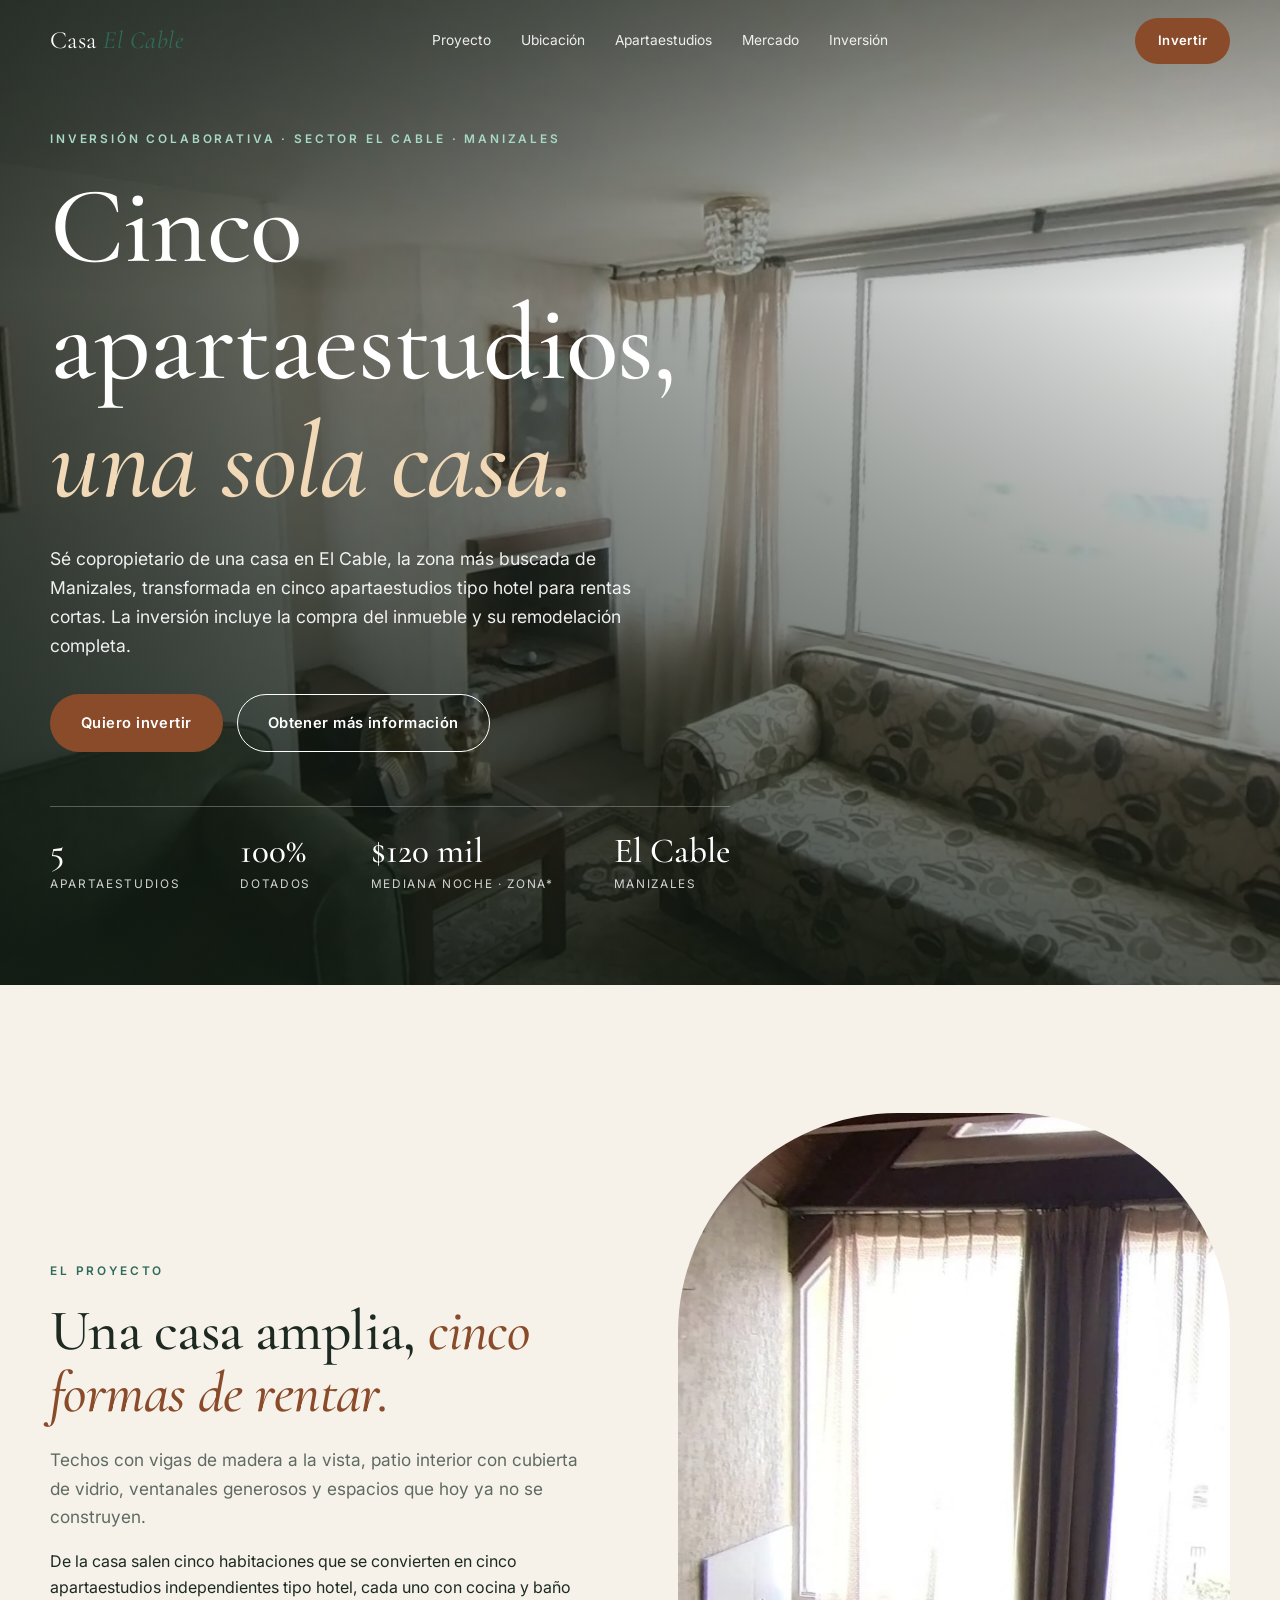
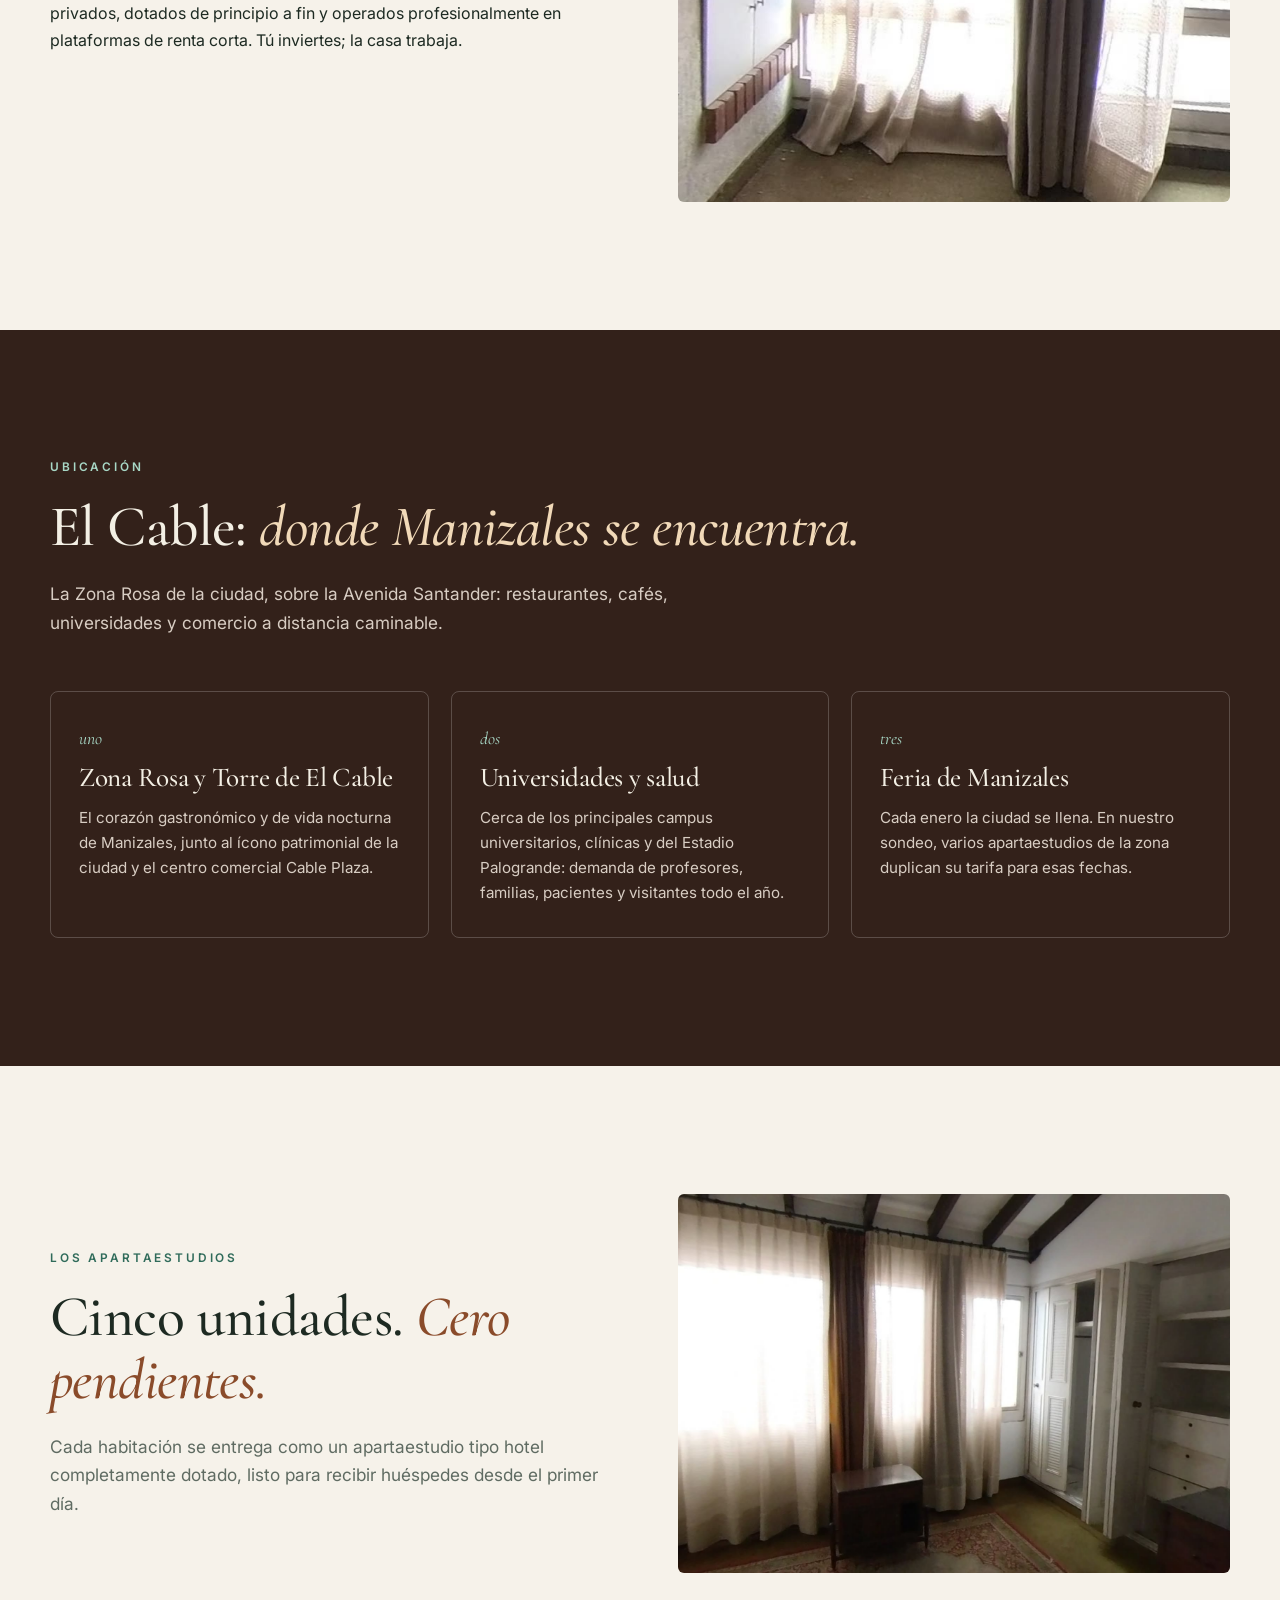
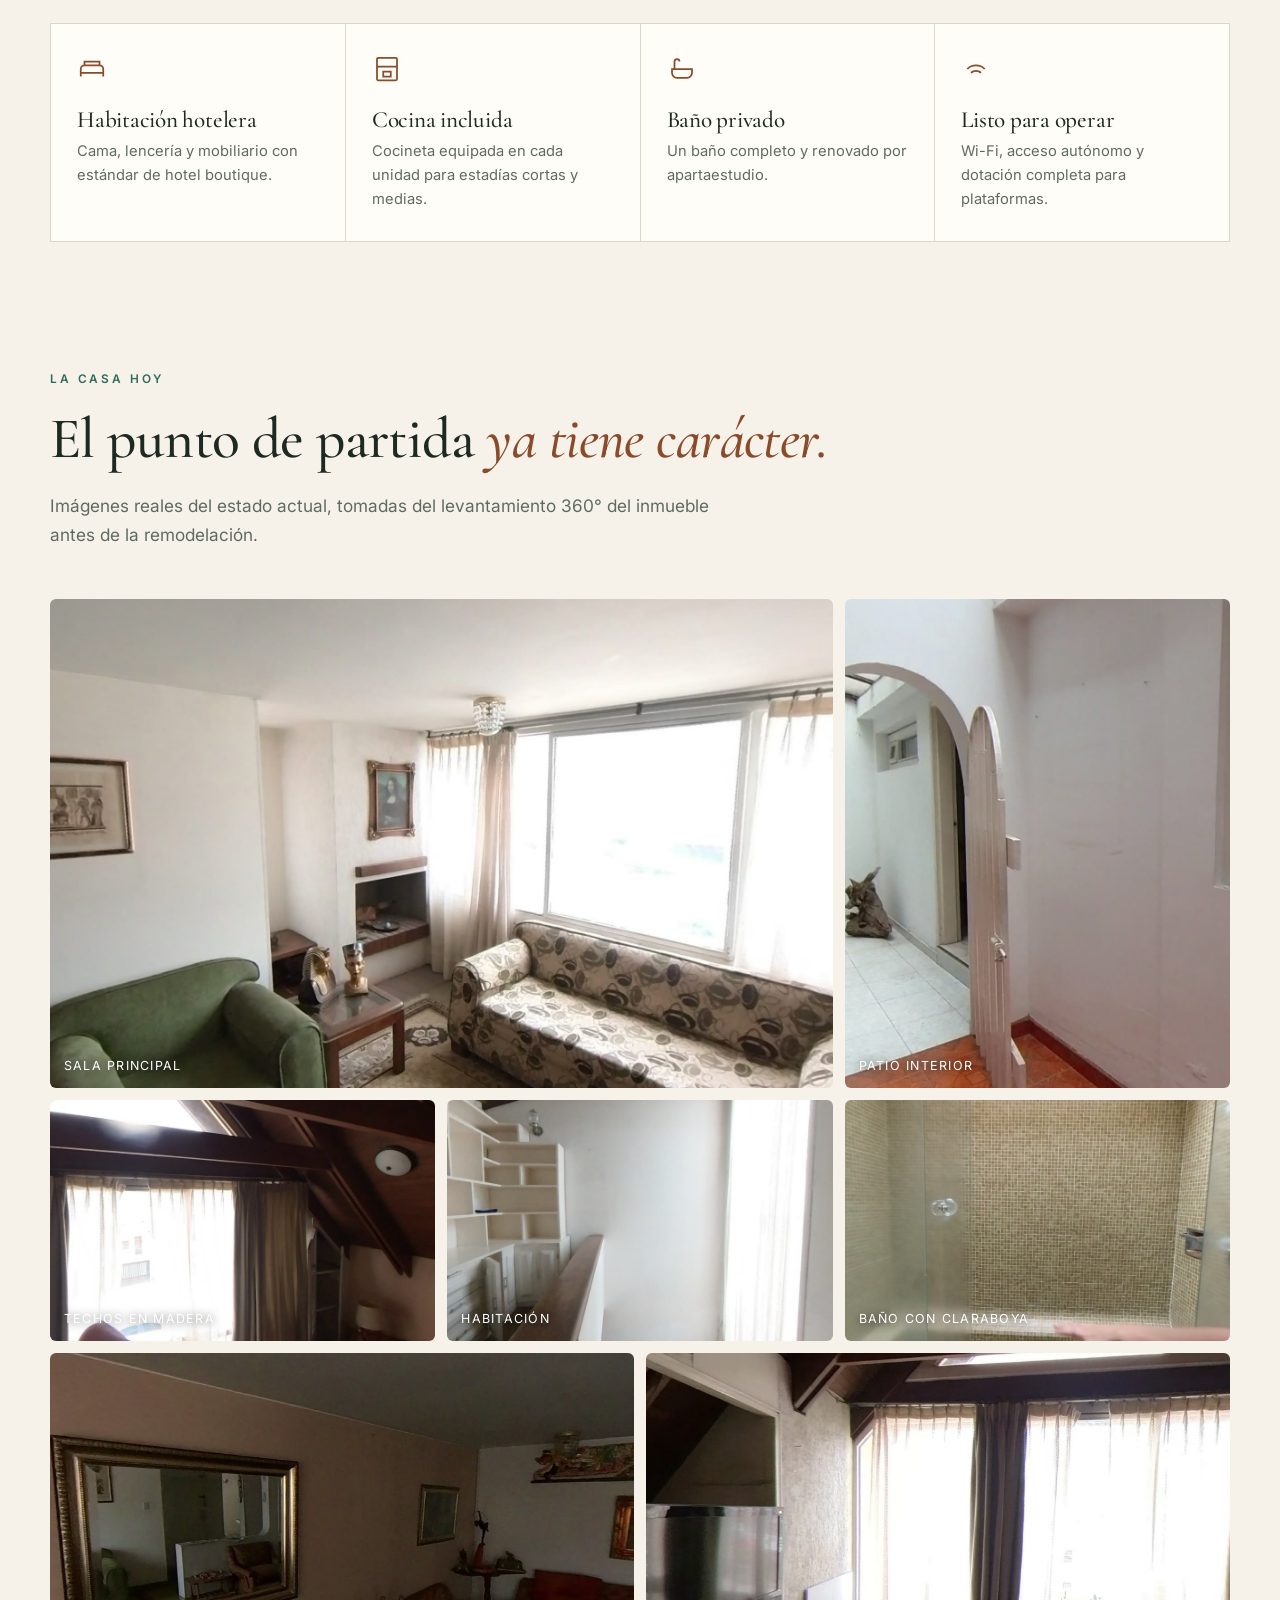
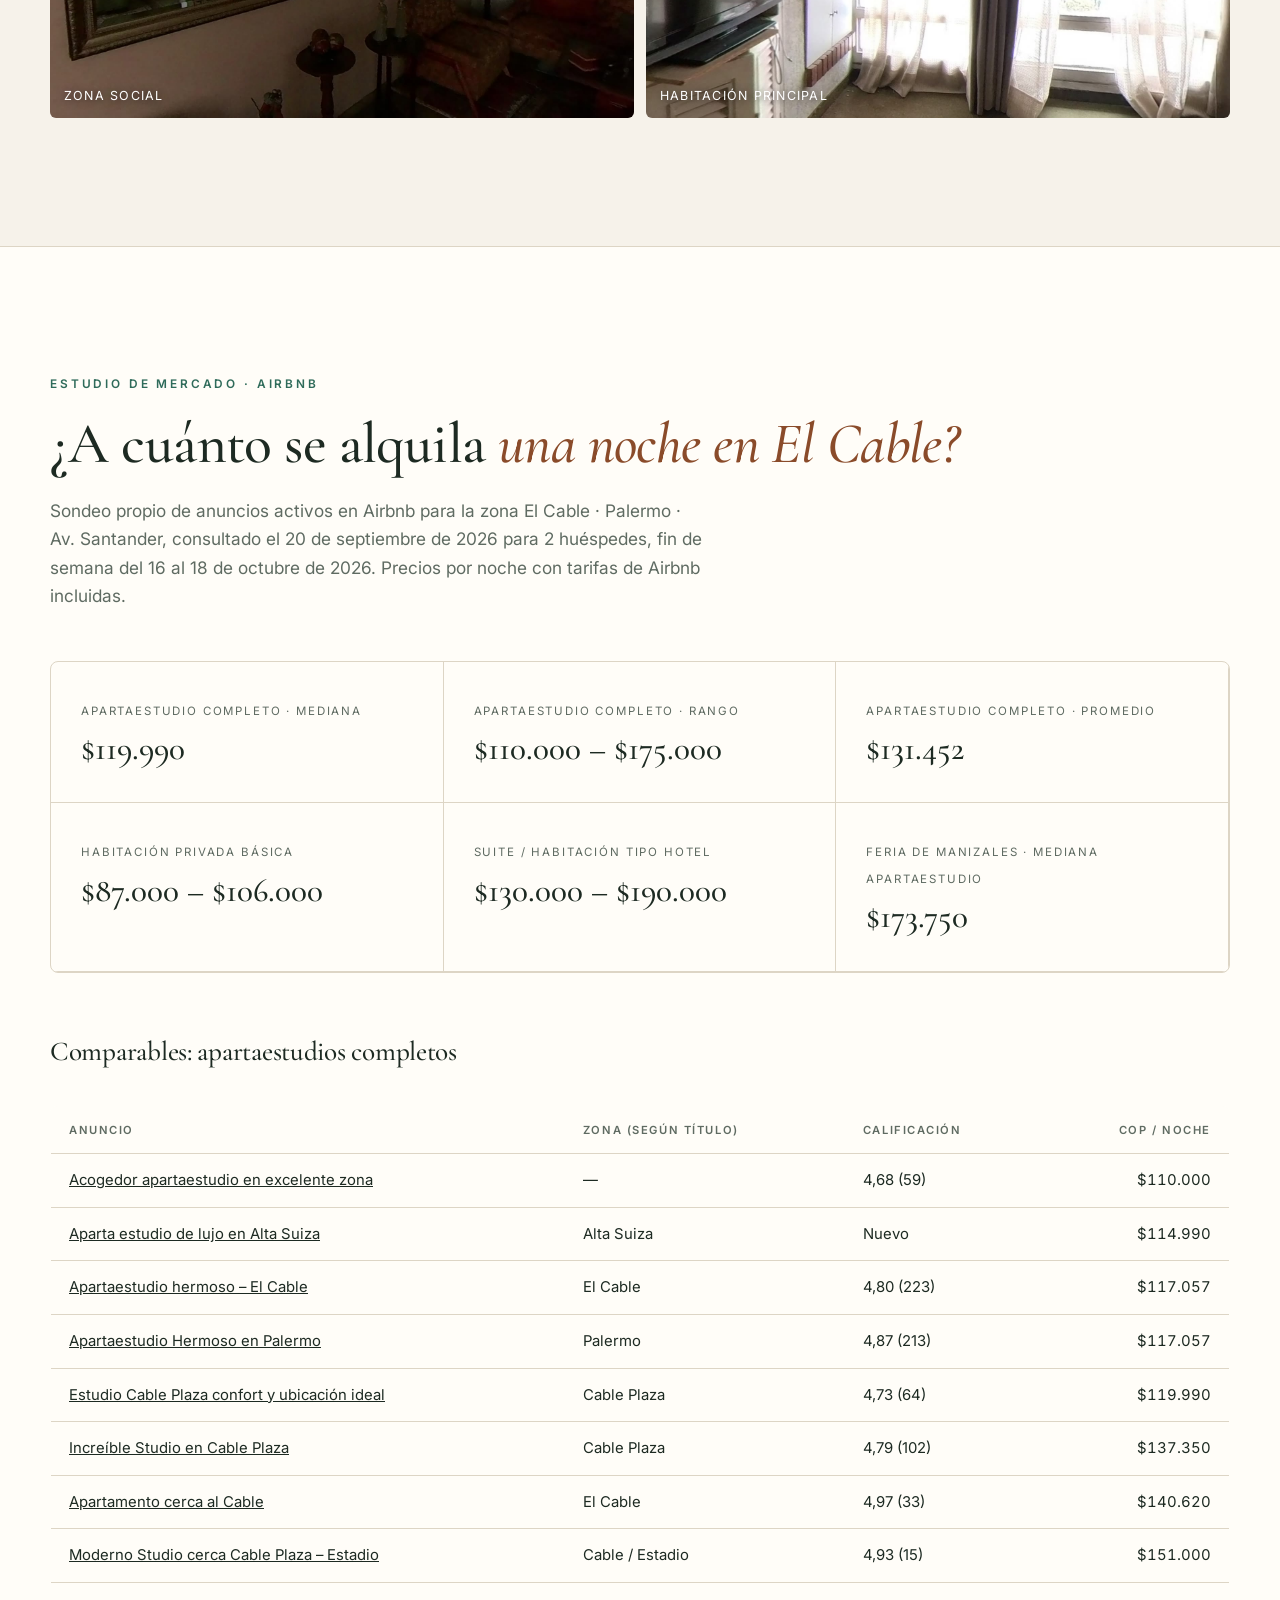
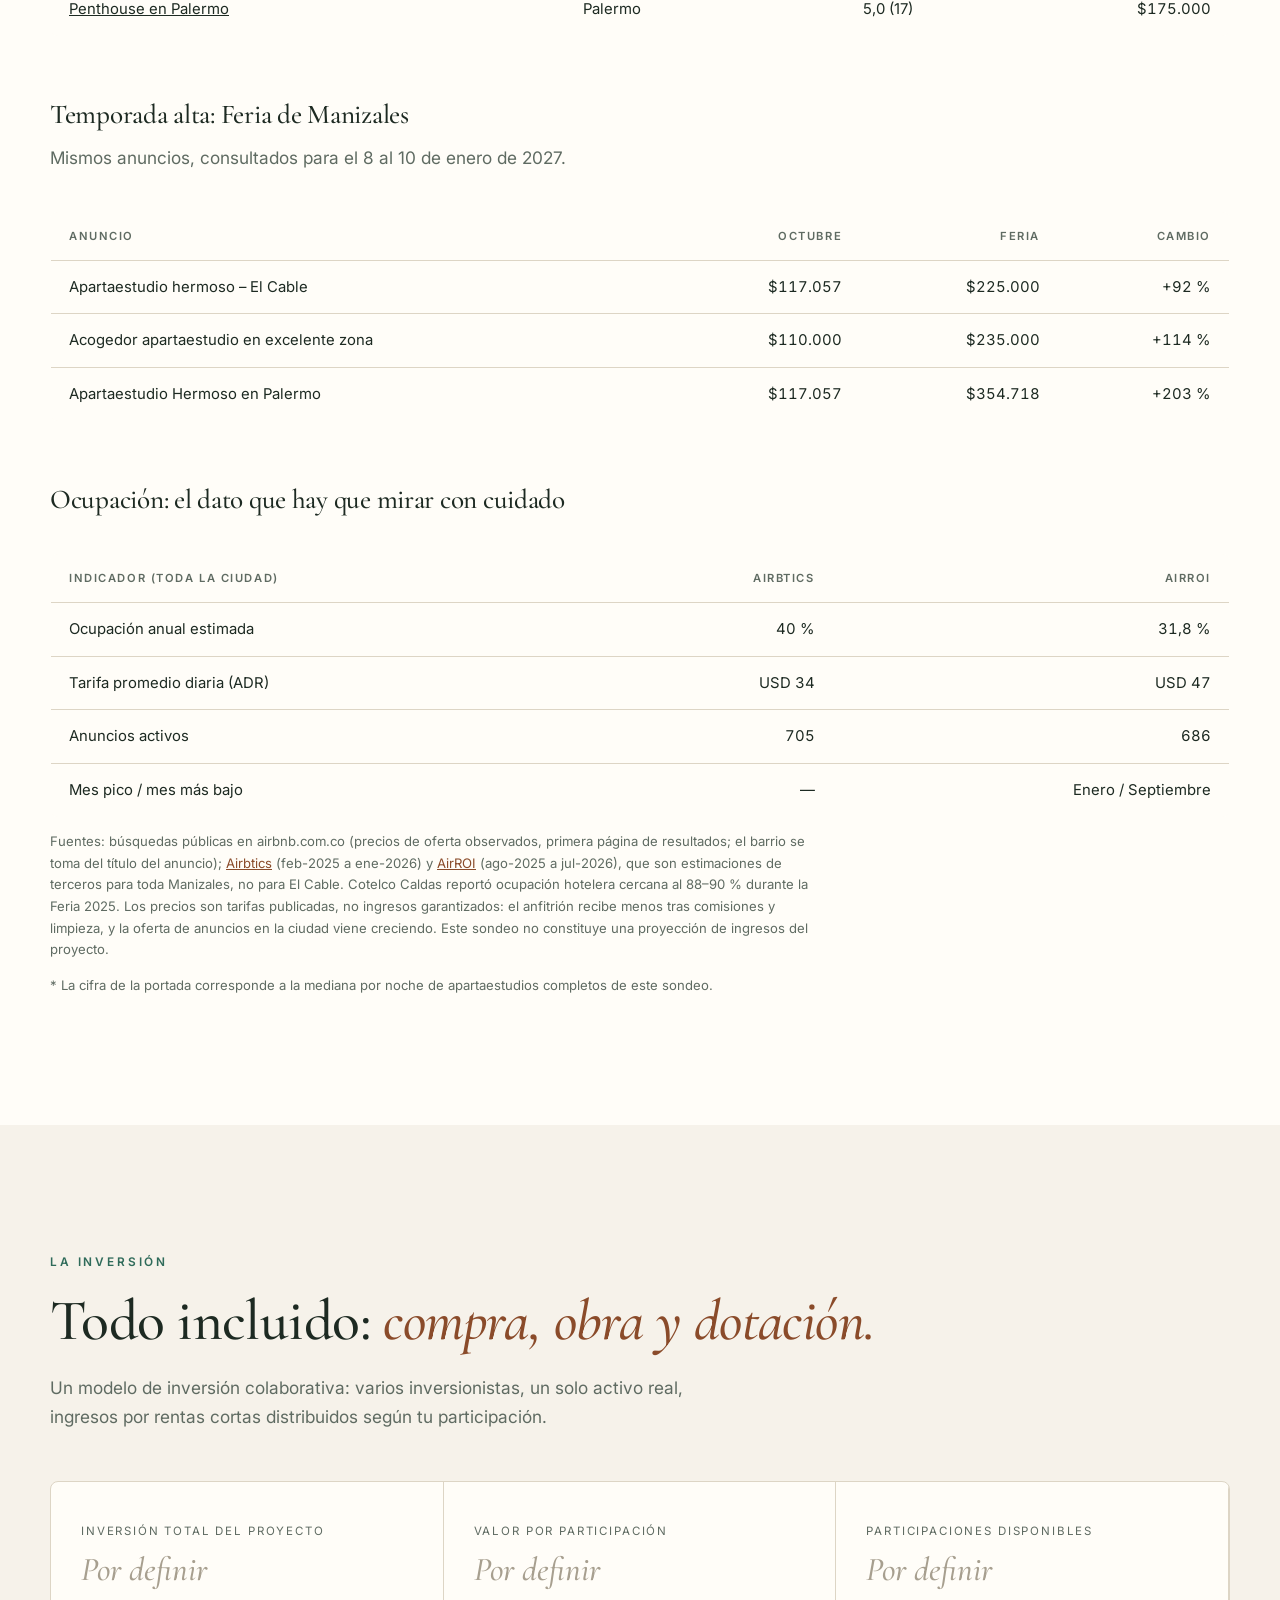
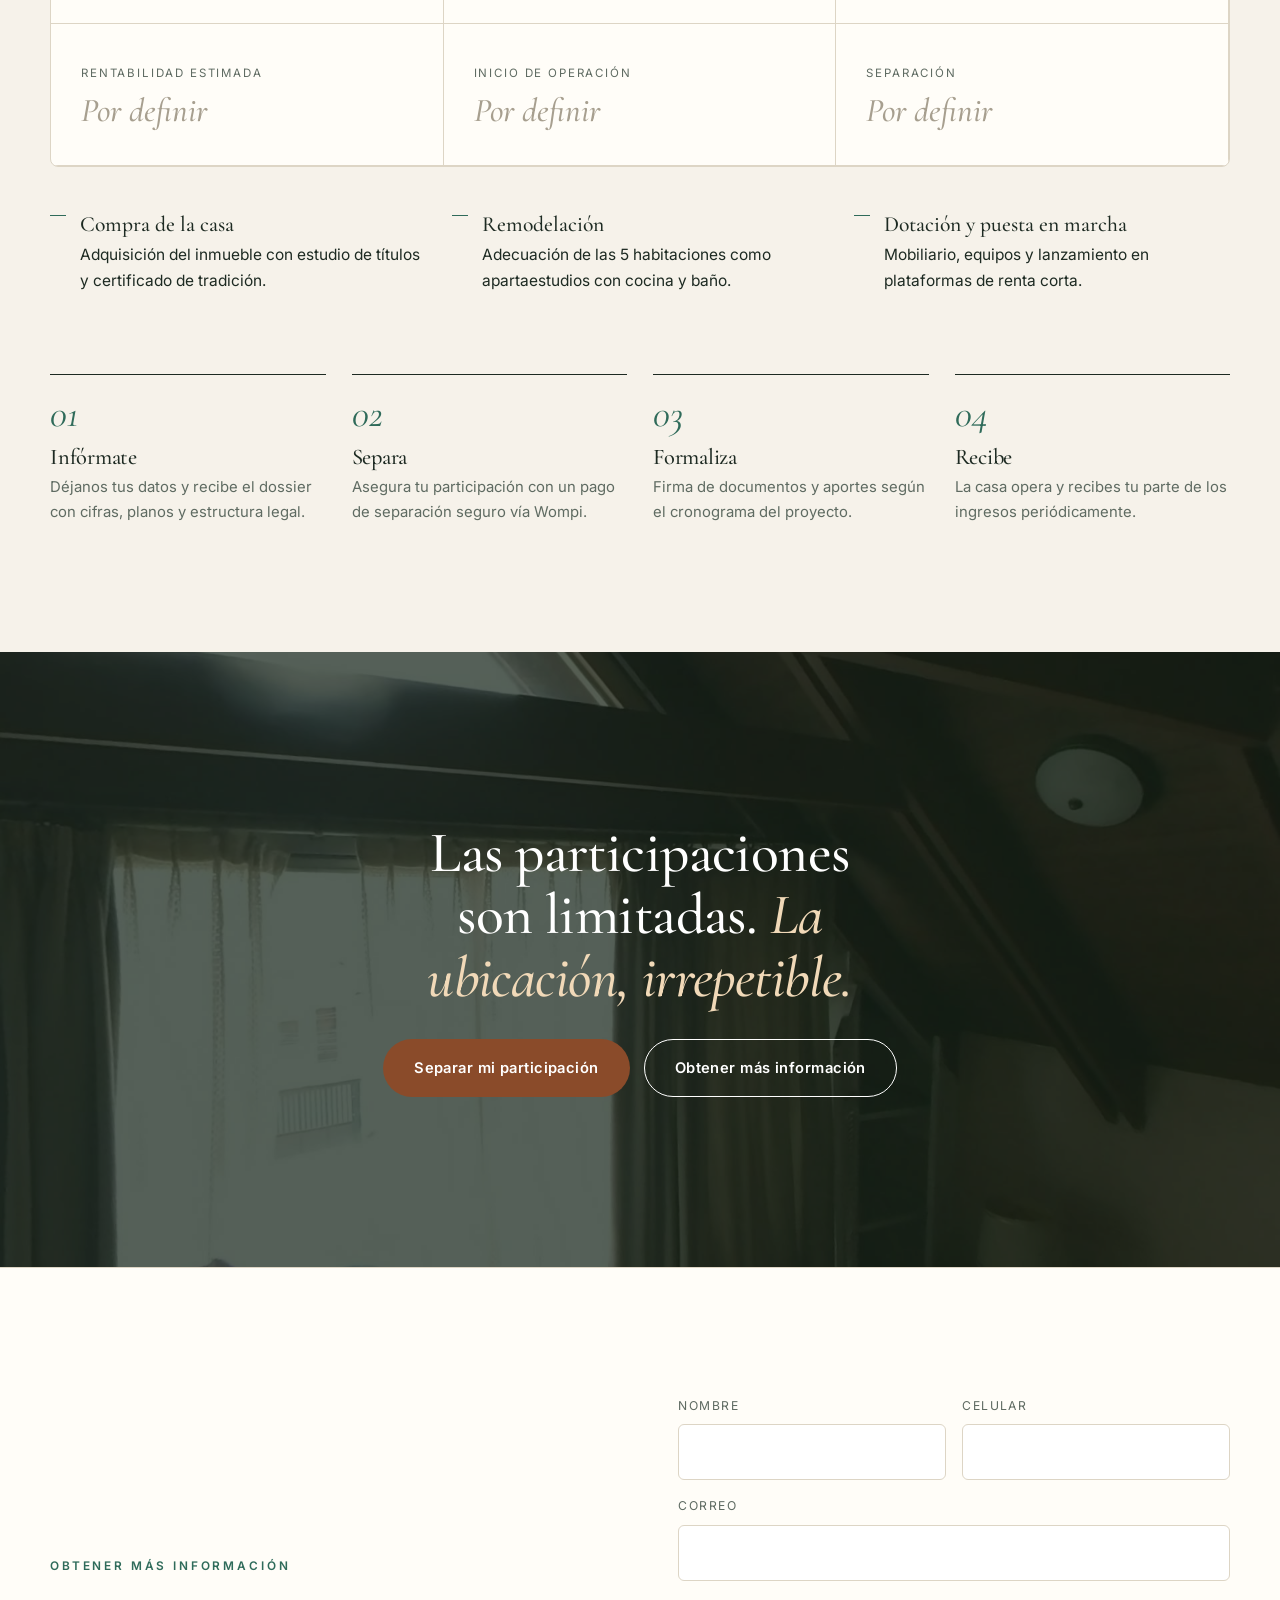
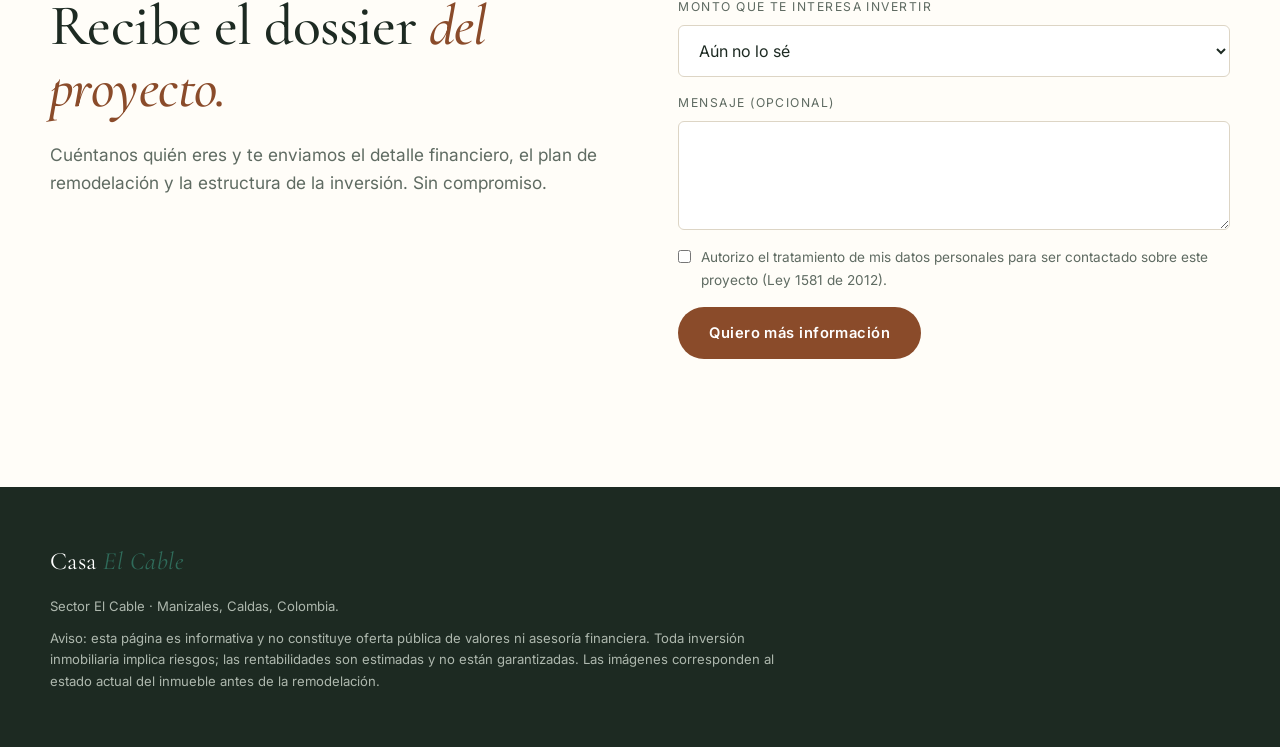
==== index.html @ 1d419dec "Landing Casa El Cable (Manizales): inversión colaborativa + estudio de mercado Airbnb Co-Authored-By" ====
<!DOCTYPE html>
<html lang="es">
<head>
<meta charset="utf-8">
<meta name="viewport" content="width=device-width,initial-scale=1">
<title>Casa El Cable · Inversión colaborativa en rentas cortas · Manizales</title>
<meta name="description" content="Invierte en una casa en el sector El Cable, Manizales, transformada en 5 apartaestudios tipo hotel para rentas cortas. Compra + remodelación incluidas. Con estudio de mercado de Airbnb.">
<meta property="og:title" content="Casa El Cable · Inversión colaborativa en Manizales">
<meta property="og:image" content="assets/sala.jpg">
<link rel="preconnect" href="https://fonts.googleapis.com">
<link rel="preconnect" href="https://fonts.gstatic.com" crossorigin>
<link href="https://fonts.googleapis.com/css2?family=Cormorant+Garamond:ital,wght@0,400;0,500;1,400;1,500&family=Inter:wght@400;500;600&display=swap" rel="stylesheet">
<link rel="stylesheet" href="styles.css">
</head>
<body>

<header class="nav" id="nav">
  <div class="wrap">
    <a class="brand" href="#top">Casa <span>El Cable</span></a>
    <ul>
      <li><a href="#proyecto">Proyecto</a></li>
      <li><a href="#ubicacion">Ubicación</a></li>
      <li><a href="#apartamentos">Apartaestudios</a></li>
      <li><a href="#mercado">Mercado</a></li>
      <li><a href="#inversion">Inversión</a></li>
    </ul>
    <a class="btn btn-primary" href="invertir.html">Invertir</a>
  </div>
</header>

<section class="hero" id="top">
  <div class="hero-media"><video src="assets/clip-sala.mp4" poster="assets/sala.jpg" autoplay muted loop playsinline></video></div>
  <div class="wrap">
    <span class="eyebrow">Inversión colaborativa · Sector El Cable · Manizales</span>
    <h1>Cinco apartaestudios, <em>una sola casa.</em></h1>
    <p>Sé copropietario de una casa en El Cable, la zona más buscada de Manizales, transformada en cinco apartaestudios tipo hotel para rentas cortas. La inversión incluye la compra del inmueble y su remodelación completa.</p>
    <div class="cta">
      <a class="btn btn-primary" href="invertir.html">Quiero invertir</a>
      <a class="btn btn-ghost" href="#contacto">Obtener más información</a>
    </div>
    <div class="hero-facts">
      <div><b>5</b><small>Apartaestudios</small></div>
      <div><b>100%</b><small>Dotados</small></div>
      <div><b>$120 mil</b><small>Mediana noche · zona*</small></div>
      <div><b>El Cable</b><small>Manizales</small></div>
    </div>
  </div>
</section>

<section id="proyecto">
  <div class="wrap split">
    <div class="reveal">
      <span class="eyebrow">El proyecto</span>
      <h2>Una casa amplia, <em>cinco formas de rentar.</em></h2>
      <p class="lead">Techos con vigas de madera a la vista, patio interior con cubierta de vidrio, ventanales generosos y espacios que hoy ya no se construyen.</p>
      <p>De la casa salen cinco habitaciones que se convierten en cinco apartaestudios independientes tipo hotel, cada uno con cocina y baño privados, dotados de principio a fin y operados profesionalmente en plataformas de renta corta. Tú inviertes; la casa trabaja.</p>
    </div>
    <div class="frame reveal"><img src="assets/hab-vigas.jpg" alt="Habitación con vigas de madera a la vista" loading="lazy"></div>
  </div>
</section>

<section class="dark" id="ubicacion">
  <div class="wrap">
    <div class="reveal">
      <span class="eyebrow">Ubicación</span>
      <h2>El Cable: <em>donde Manizales se encuentra.</em></h2>
      <p class="lead" style="margin-top:22px">La Zona Rosa de la ciudad, sobre la Avenida Santander: restaurantes, cafés, universidades y comercio a distancia caminable.</p>
    </div>
    <div class="cards">
      <div class="card reveal"><span class="n">uno</span><h3>Zona Rosa y Torre de El Cable</h3><p>El corazón gastronómico y de vida nocturna de Manizales, junto al ícono patrimonial de la ciudad y el centro comercial Cable Plaza.</p></div>
      <div class="card reveal"><span class="n">dos</span><h3>Universidades y salud</h3><p>Cerca de los principales campus universitarios, clínicas y del Estadio Palogrande: demanda de profesores, familias, pacientes y visitantes todo el año.</p></div>
      <div class="card reveal"><span class="n">tres</span><h3>Feria de Manizales</h3><p>Cada enero la ciudad se llena. En nuestro sondeo, varios apartaestudios de la zona duplican su tarifa para esas fechas.</p></div>
    </div>
  </div>
</section>

<section id="apartamentos">
  <div class="wrap">
    <div class="split">
      <div class="reveal">
        <span class="eyebrow">Los apartaestudios</span>
        <h2>Cinco unidades. <em>Cero pendientes.</em></h2>
        <p class="lead">Cada habitación se entrega como un apartaestudio tipo hotel completamente dotado, listo para recibir huéspedes desde el primer día.</p>
      </div>
      <div class="frame wide reveal"><img src="assets/hab-cortinas.jpg" alt="Habitación con ventanal y clóset" loading="lazy"></div>
    </div>
    <div class="units">
      <div class="unit reveal"><svg viewBox="0 0 24 24"><path d="M3 18v-6a3 3 0 013-3h12a3 3 0 013 3v6M3 15h18M6 9V6h12v3"/></svg><h3>Habitación hotelera</h3><p>Cama, lencería y mobiliario con estándar de hotel boutique.</p></div>
      <div class="unit reveal"><svg viewBox="0 0 24 24"><rect x="4" y="3" width="16" height="18" rx="1"/><path d="M4 10h16M8 6.5h0M12 6.5h0M9 14h6v4H9z"/></svg><h3>Cocina incluida</h3><p>Cocineta equipada en cada unidad para estadías cortas y medias.</p></div>
      <div class="unit reveal"><svg viewBox="0 0 24 24"><path d="M4 12h16v3a4 4 0 01-4 4H8a4 4 0 01-4-4zM6 12V6a2 2 0 014 0"/></svg><h3>Baño privado</h3><p>Un baño completo y renovado por apartaestudio.</p></div>
      <div class="unit reveal"><svg viewBox="0 0 24 24"><path d="M5 12a10 10 0 0114 0M8 15a6 6 0 018 0M12 18.5h0"/></svg><h3>Listo para operar</h3><p>Wi-Fi, acceso autónomo y dotación completa para plataformas.</p></div>
    </div>
  </div>
</section>

<section id="galeria" style="padding-top:0">
  <div class="wrap">
    <div class="reveal">
      <span class="eyebrow">La casa hoy</span>
      <h2>El punto de partida <em>ya tiene carácter.</em></h2>
      <p class="lead" style="margin-top:22px">Imágenes reales del estado actual, tomadas del levantamiento 360° del inmueble antes de la remodelación.</p>
    </div>
    <div class="gallery">
      <figure class="w8 reveal"><img src="assets/sala.jpg" alt="Sala con ventanal" loading="lazy"><figcaption>Sala principal</figcaption></figure>
      <figure class="reveal"><img src="assets/patio.jpg" alt="Patio interior con arco" loading="lazy"><figcaption>Patio interior</figcaption></figure>
      <figure class="reveal"><img src="assets/hab-madera.jpg" alt="Habitación con techo en madera" loading="lazy"><figcaption>Techos en madera</figcaption></figure>
      <figure class="reveal"><img src="assets/hab-estantes.jpg" alt="Habitación con biblioteca empotrada" loading="lazy"><figcaption>Habitación</figcaption></figure>
      <figure class="reveal"><img src="assets/bano.jpg" alt="Ducha con claraboya" loading="lazy"><figcaption>Baño con claraboya</figcaption></figure>
      <figure class="w6 reveal"><img src="assets/sala-espejo.jpg" alt="Zona social" loading="lazy"><figcaption>Zona social</figcaption></figure>
      <figure class="w6 reveal"><img src="assets/hab-vigas.jpg" alt="Habitación con vigas" loading="lazy"><figcaption>Habitación principal</figcaption></figure>
    </div>
  </div>
</section>

<section class="contact market" id="mercado">
  <div class="wrap">
    <div class="reveal">
      <span class="eyebrow">Estudio de mercado · Airbnb</span>
      <h2>¿A cuánto se alquila <em>una noche en El Cable?</em></h2>
      <p class="lead" style="margin-top:22px">Sondeo propio de anuncios activos en Airbnb para la zona El Cable · Palermo · Av. Santander, consultado el 20 de septiembre de 2026 para 2 huéspedes, fin de semana del 16 al 18 de octubre de 2026. Precios por noche con tarifas de Airbnb incluidas.</p>
    </div>

    <div class="figures reveal">
      <div><small>Apartaestudio completo · mediana</small><b>$119.990</b></div>
      <div><small>Apartaestudio completo · rango</small><b>$110.000 – $175.000</b></div>
      <div><small>Apartaestudio completo · promedio</small><b>$131.452</b></div>
      <div><small>Habitación privada básica</small><b>$87.000 – $106.000</b></div>
      <div><small>Suite / habitación tipo hotel</small><b>$130.000 – $190.000</b></div>
      <div><small>Feria de Manizales · mediana apartaestudio</small><b>$173.750</b></div>
    </div>

    <h3 class="reveal">Comparables: apartaestudios completos</h3>
    <div class="scroll reveal">
    <table>
      <thead><tr><th>Anuncio</th><th>Zona (según título)</th><th>Calificación</th><th class="num">COP / noche</th></tr></thead>
      <tbody>
        <tr><td><a href="https://www.airbnb.com.co/rooms/1360813601956546666" target="_blank" rel="noopener">Acogedor apartaestudio en excelente zona</a></td><td>—</td><td>4,68 (59)</td><td class="num">$110.000</td></tr>
        <tr><td><a href="https://www.airbnb.com.co/rooms/1753058010416993537" target="_blank" rel="noopener">Aparta estudio de lujo en Alta Suiza</a></td><td>Alta Suiza</td><td>Nuevo</td><td class="num">$114.990</td></tr>
        <tr><td><a href="https://www.airbnb.com.co/rooms/1110955603611986351" target="_blank" rel="noopener">Apartaestudio hermoso – El Cable</a></td><td>El Cable</td><td>4,80 (223)</td><td class="num">$117.057</td></tr>
        <tr><td><a href="https://www.airbnb.com.co/rooms/1047792465629483976" target="_blank" rel="noopener">Apartaestudio Hermoso en Palermo</a></td><td>Palermo</td><td>4,87 (213)</td><td class="num">$117.057</td></tr>
        <tr><td><a href="https://www.airbnb.com.co/rooms/1516322319770287043" target="_blank" rel="noopener">Estudio Cable Plaza confort y ubicación ideal</a></td><td>Cable Plaza</td><td>4,73 (64)</td><td class="num">$119.990</td></tr>
        <tr><td><a href="https://www.airbnb.com.co/rooms/1102066758173163607" target="_blank" rel="noopener">Increíble Studio en Cable Plaza</a></td><td>Cable Plaza</td><td>4,79 (102)</td><td class="num">$137.350</td></tr>
        <tr><td><a href="https://www.airbnb.com.co/rooms/1641306306403778766" target="_blank" rel="noopener">Apartamento cerca al Cable</a></td><td>El Cable</td><td>4,97 (33)</td><td class="num">$140.620</td></tr>
        <tr><td><a href="https://www.airbnb.com.co/rooms/1674758931074589331" target="_blank" rel="noopener">Moderno Studio cerca Cable Plaza – Estadio</a></td><td>Cable / Estadio</td><td>4,93 (15)</td><td class="num">$151.000</td></tr>
        <tr><td><a href="https://www.airbnb.com.co/rooms/1711290761121358909" target="_blank" rel="noopener">Penthouse en Palermo</a></td><td>Palermo</td><td>5,0 (17)</td><td class="num">$175.000</td></tr>
      </tbody>
    </table>
    </div>

    <h3 class="reveal">Temporada alta: Feria de Manizales</h3>
    <p class="lead reveal" style="margin-top:14px">Mismos anuncios, consultados para el 8 al 10 de enero de 2027.</p>
    <div class="scroll reveal">
    <table>
      <thead><tr><th>Anuncio</th><th class="num">Octubre</th><th class="num">Feria</th><th class="num">Cambio</th></tr></thead>
      <tbody>
        <tr><td>Apartaestudio hermoso – El Cable</td><td class="num">$117.057</td><td class="num">$225.000</td><td class="num">+92 %</td></tr>
        <tr><td>Acogedor apartaestudio en excelente zona</td><td class="num">$110.000</td><td class="num">$235.000</td><td class="num">+114 %</td></tr>
        <tr><td>Apartaestudio Hermoso en Palermo</td><td class="num">$117.057</td><td class="num">$354.718</td><td class="num">+203 %</td></tr>
      </tbody>
    </table>
    </div>

    <h3 class="reveal">Ocupación: el dato que hay que mirar con cuidado</h3>
    <div class="scroll reveal">
    <table>
      <thead><tr><th>Indicador (toda la ciudad)</th><th class="num">Airbtics</th><th class="num">AirROI</th></tr></thead>
      <tbody>
        <tr><td>Ocupación anual estimada</td><td class="num">40 %</td><td class="num">31,8 %</td></tr>
        <tr><td>Tarifa promedio diaria (ADR)</td><td class="num">USD 34</td><td class="num">USD 47</td></tr>
        <tr><td>Anuncios activos</td><td class="num">705</td><td class="num">686</td></tr>
        <tr><td>Mes pico / mes más bajo</td><td class="num">—</td><td class="num">Enero / Septiembre</td></tr>
      </tbody>
    </table>
    </div>
    <p class="src reveal">Fuentes: búsquedas públicas en airbnb.com.co (precios de oferta observados, primera página de resultados; el barrio se toma del título del anuncio); <a href="https://airbtics.com/annual-airbnb-revenue-in-manizales-columbia/" target="_blank" rel="noopener">Airbtics</a> (feb-2025 a ene-2026) y <a href="https://www.airroi.com/airbnb-data/colombia/caldas/manizales" target="_blank" rel="noopener">AirROI</a> (ago-2025 a jul-2026), que son estimaciones de terceros para toda Manizales, no para El Cable. Cotelco Caldas reportó ocupación hotelera cercana al 88–90 % durante la Feria 2025. Los precios son tarifas publicadas, no ingresos garantizados: el anfitrión recibe menos tras comisiones y limpieza, y la oferta de anuncios en la ciudad viene creciendo. Este sondeo no constituye una proyección de ingresos del proyecto.</p>
    <p class="src reveal">* La cifra de la portada corresponde a la mediana por noche de apartaestudios completos de este sondeo.</p>
  </div>
</section>

<section id="inversion">
  <div class="wrap">
    <div class="reveal">
      <span class="eyebrow">La inversión</span>
      <h2>Todo incluido: <em>compra, obra y dotación.</em></h2>
      <p class="lead" style="margin-top:22px">Un modelo de inversión colaborativa: varios inversionistas, un solo activo real, ingresos por rentas cortas distribuidos según tu participación.</p>
    </div>
    <div class="figures reveal">
      <div><small>Inversión total del proyecto</small><b data-cfg="inversionTotal"></b></div>
      <div><small>Valor por participación</small><b data-cfg="valorParticipacion"></b></div>
      <div><small>Participaciones disponibles</small><b data-cfg="numeroParticipaciones"></b></div>
      <div><small>Rentabilidad estimada</small><b data-cfg="rentabilidadEstimada"></b></div>
      <div><small>Inicio de operación</small><b data-cfg="inicioOperacion"></b></div>
      <div><small>Separación</small><b data-cfg="valorSeparacion"></b></div>
    </div>
    <ul class="includes reveal" style="padding:0">
      <li><b>Compra de la casa</b>Adquisición del inmueble con estudio de títulos y certificado de tradición.</li>
      <li><b>Remodelación</b>Adecuación de las 5 habitaciones como apartaestudios con cocina y baño.</li>
      <li><b>Dotación y puesta en marcha</b>Mobiliario, equipos y lanzamiento en plataformas de renta corta.</li>
    </ul>

    <ol class="steps reveal" style="padding:0;margin-top:80px">
      <li><h3>Infórmate</h3><p>Déjanos tus datos y recibe el dossier con cifras, planos y estructura legal.</p></li>
      <li><h3>Separa</h3><p>Asegura tu participación con un pago de separación seguro vía Wompi.</p></li>
      <li><h3>Formaliza</h3><p>Firma de documentos y aportes según el cronograma del proyecto.</p></li>
      <li><h3>Recibe</h3><p>La casa opera y recibes tu parte de los ingresos periódicamente.</p></li>
    </ol>
  </div>
</section>

<section class="band">
  <img src="assets/hab-madera.jpg" alt="" loading="lazy">
  <div class="wrap reveal">
    <h2>Las participaciones son limitadas. <em>La ubicación, irrepetible.</em></h2>
    <div class="cta">
      <a class="btn btn-primary" href="invertir.html">Separar mi participación</a>
      <a class="btn btn-ghost" href="#contacto">Obtener más información</a>
    </div>
  </div>
</section>

<section id="contacto" class="contact">
  <div class="wrap split">
    <div class="reveal">
      <span class="eyebrow">Obtener más información</span>
      <h2>Recibe el dossier <em>del proyecto.</em></h2>
      <p class="lead">Cuéntanos quién eres y te enviamos el detalle financiero, el plan de remodelación y la estructura de la inversión. Sin compromiso.</p>
    </div>
    <form id="infoForm" class="reveal">
      <div class="row">
        <label>Nombre<input name="nombre" required autocomplete="name"></label>
        <label>Celular<input name="celular" type="tel" required autocomplete="tel"></label>
      </div>
      <label>Correo<input name="correo" type="email" required autocomplete="email"></label>
      <label>Monto que te interesa invertir
        <select name="monto">
          <option>Aún no lo sé</option><option>Una participación</option><option>Dos o más participaciones</option>
        </select>
      </label>
      <label>Mensaje (opcional)<textarea name="mensaje" rows="3"></textarea></label>
      <label class="check"><input type="checkbox" required> Autorizo el tratamiento de mis datos personales para ser contactado sobre este proyecto (Ley 1581 de 2012).</label>
      <button class="btn btn-primary" type="submit" style="justify-self:start">Quiero más información</button>
      <div class="msg" id="formMsg"></div>
    </form>
  </div>
</section>

<footer>
  <div class="wrap">
    <a class="brand" href="#top">Casa <span>El Cable</span></a>
    <p>Sector El Cable · Manizales, Caldas, Colombia.</p>
    <p>Aviso: esta página es informativa y no constituye oferta pública de valores ni asesoría financiera. Toda inversión inmobiliaria implica riesgos; las rentabilidades son estimadas y no están garantizadas. Las imágenes corresponden al estado actual del inmueble antes de la remodelación.</p>
  </div>
</footer>

<div class="lightbox" id="lb"><img alt=""></div>

<script src="config.js"></script>
<script>
const C = window.ALAMEDA || {};
document.querySelectorAll('[data-cfg]').forEach(el=>{
  const v = C[el.dataset.cfg];
  if(v==null||v===''){el.textContent='Por definir';el.classList.add('tbd');} else el.textContent=v;
});
const nav=document.getElementById('nav');
const onS=()=>nav.classList.toggle('solid',scrollY>60); onS(); addEventListener('scroll',onS,{passive:true});
const io=new IntersectionObserver(es=>es.forEach(e=>{if(e.isIntersecting){e.target.classList.add('in');io.unobserve(e.target);}}),{threshold:.08});
document.querySelectorAll('.reveal').forEach(el=>io.observe(el));
const lb=document.getElementById('lb');
document.querySelectorAll('.gallery img').forEach(i=>i.parentElement.onclick=()=>{lb.firstElementChild.src=i.src;lb.classList.add('on');});
lb.onclick=()=>lb.classList.remove('on');
addEventListener('keydown',e=>{if(e.key==='Escape')lb.classList.remove('on');});
document.getElementById('infoForm').addEventListener('submit',e=>{
  e.preventDefault();
  const d=Object.fromEntries(new FormData(e.target));
  const txt=`Hola, quiero más información sobre ${C.nombre||'Casa El Cable'}.\nNombre: ${d.nombre}\nCelular: ${d.celular}\nCorreo: ${d.correo}\nInterés: ${d.monto}${d.mensaje?`\nMensaje: ${d.mensaje}`:''}`;
  const msg=document.getElementById('formMsg'); msg.classList.add('on');
  if(C.whatsapp){ window.open(`https://wa.me/${C.whatsapp}?text=${encodeURIComponent(txt)}`,'_blank'); msg.textContent='Te abrimos WhatsApp para enviar tu solicitud. ¡Gracias!'; }
  else if(C.email){ location.href=`mailto:${C.email}?subject=${encodeURIComponent('Información '+(C.nombre||'Casa El Cable'))}&body=${encodeURIComponent(txt)}`; msg.textContent='Abrimos tu correo para enviar la solicitud. ¡Gracias!'; }
  else msg.textContent='Falta configurar el WhatsApp o correo de contacto en config.js.';
});
</script>
</body>
</html>
---- styles.css ----
:root{
  --cream:#f6f2ea; --paper:#fffdf8; --ink:#1d2a22; --muted:#5f6b62;
  --green:#8a4b2a; --green-dark:#33211a; --terra:#2f6b5a; --line:#ddd5c5;
  --serif:"Cormorant Garamond",Georgia,serif; --sans:"Inter",system-ui,sans-serif;
}
*{box-sizing:border-box;margin:0}
html{scroll-behavior:smooth}
body{font-family:var(--sans);color:var(--ink);background:var(--cream);line-height:1.65;-webkit-font-smoothing:antialiased}
img,video{display:block;max-width:100%}
a{color:inherit}
.wrap{width:min(1180px,100% - 40px);margin-inline:auto}
h1,h2,h3{font-family:var(--serif);font-weight:500;line-height:1.08;letter-spacing:-.01em}
h2{font-size:clamp(2.1rem,4.6vw,3.6rem)}
h2 em,h1 em{font-style:italic;color:var(--green)}
.eyebrow{font-size:.74rem;letter-spacing:.24em;text-transform:uppercase;color:var(--terra);font-weight:600;margin-bottom:18px;display:block}
.lead{font-size:1.08rem;color:var(--muted);max-width:60ch}
section{padding:clamp(70px,10vw,130px) 0}

/* Botones */
.btn{display:inline-flex;align-items:center;gap:10px;padding:16px 30px;border-radius:999px;font-weight:600;font-size:.92rem;letter-spacing:.03em;text-decoration:none;border:1px solid transparent;cursor:pointer;transition:.25s;font-family:var(--sans)}
.btn-primary{background:var(--green);color:#fff}
.btn-primary:hover{background:var(--green-dark);transform:translateY(-2px)}
.btn-ghost{border-color:currentColor;color:inherit;background:transparent}
.btn-ghost:hover{background:#fff;color:var(--ink);border-color:#fff}
.btn-dark{border-color:var(--ink)}
.btn-dark:hover{background:var(--ink);color:#fff;border-color:var(--ink)}

/* Nav */
.nav{position:fixed;inset:0 0 auto 0;z-index:50;padding:18px 0;color:#fff;transition:.3s}
.nav.solid{background:rgba(246,242,234,.94);backdrop-filter:blur(10px);color:var(--ink);box-shadow:0 1px 0 var(--line);padding:12px 0}
.nav .wrap{display:flex;align-items:center;justify-content:space-between;gap:20px}
.brand{font-family:var(--serif);font-size:1.55rem;text-decoration:none;letter-spacing:.02em}
.brand span{font-style:italic;color:var(--terra)}
.nav ul{display:flex;gap:30px;list-style:none;padding:0;font-size:.86rem}
.nav ul a{text-decoration:none;opacity:.9}
.nav ul a:hover{opacity:1;text-decoration:underline;text-underline-offset:6px}
.nav .btn{padding:11px 22px;font-size:.82rem}
@media(max-width:860px){.nav ul{display:none}}

/* Hero */
.hero{position:relative;min-height:100svh;display:flex;align-items:flex-end;color:#fff;padding:130px 0 clamp(50px,8vw,90px);overflow:hidden}
.hero-media{position:absolute;inset:0}
.hero-media img,.hero-media video{width:100%;height:100%;object-fit:cover}
.hero-media::after{content:"";position:absolute;inset:0;background:linear-gradient(90deg,rgba(15,25,18,.72) 0%,rgba(15,25,18,.35) 55%,rgba(15,25,18,.05) 100%),linear-gradient(180deg,rgba(15,25,18,.4) 0%,rgba(15,25,18,0) 30%,rgba(15,25,18,.7) 100%)}
.hero .wrap{position:relative}
.hero .eyebrow{color:#a8d8c6}
.hero h1{font-size:clamp(3rem,8.5vw,7rem);max-width:13ch}
.hero h1 em{color:#f1d9b8}
.hero p{max-width:54ch;margin:24px 0 34px;font-size:1.1rem;opacity:.92}
.cta{display:flex;flex-wrap:wrap;gap:14px}
.hero-facts{display:grid;grid-template-columns:repeat(4,auto);gap:clamp(20px,5vw,60px);margin-top:54px;padding-top:26px;border-top:1px solid rgba(255,255,255,.28);width:fit-content}
.hero-facts b{display:block;font-family:var(--serif);font-size:2.2rem;font-weight:500;line-height:1}
.hero-facts small{font-size:.74rem;letter-spacing:.14em;text-transform:uppercase;opacity:.8}
@media(max-width:640px){.hero-facts{grid-template-columns:repeat(2,auto)}}

/* Split */
.split{display:grid;grid-template-columns:1fr 1fr;gap:clamp(30px,6vw,90px);align-items:center}
.split.rev>:first-child{order:2}
.split p+p{margin-top:16px}
.split .lead{margin-top:22px}
.frame{position:relative}
.frame img,.frame video{width:100%;aspect-ratio:4/5;object-fit:cover;border-radius:220px 220px 6px 6px}
.frame.wide img,.frame.wide video{aspect-ratio:16/11;border-radius:6px}
@media(max-width:860px){.split{grid-template-columns:1fr}.split.rev>:first-child{order:0}}

/* Ubicación */
.dark{background:var(--green-dark);color:#f3efe4}
.dark h2 em{color:#f1d9b8}
.dark .lead{color:#d8cdc3}
.dark .eyebrow{color:#a8d8c6}
.cards{display:grid;grid-template-columns:repeat(3,1fr);gap:22px;margin-top:54px}
.card{border:1px solid rgba(255,255,255,.2);border-radius:8px;padding:32px 28px}
.card .n{font-family:var(--serif);font-style:italic;font-size:1.1rem;color:#a8d8c6}
.card h3{font-size:1.7rem;margin:10px 0 12px}
.card p{font-size:.95rem;color:#d8cdc3}
@media(max-width:860px){.cards{grid-template-columns:1fr}}

/* Apartamentos */
.units{display:grid;grid-template-columns:repeat(4,1fr);gap:0;margin-top:50px;border-top:1px solid var(--line);border-left:1px solid var(--line)}
.unit{padding:30px 26px;border-right:1px solid var(--line);border-bottom:1px solid var(--line);background:var(--paper)}
.unit svg{width:30px;height:30px;stroke:var(--green);fill:none;stroke-width:1.4;margin-bottom:16px}
.unit h3{font-size:1.45rem;margin-bottom:6px}
.unit p{font-size:.92rem;color:var(--muted)}
@media(max-width:860px){.units{grid-template-columns:1fr 1fr}}
@media(max-width:520px){.units{grid-template-columns:1fr}}

/* Galería */
.gallery{display:grid;grid-template-columns:repeat(12,1fr);gap:12px;margin-top:50px}
.gallery figure{position:relative;overflow:hidden;border-radius:6px;cursor:zoom-in;grid-column:span 4}
.gallery figure.w6{grid-column:span 6}.gallery figure.w8{grid-column:span 8}
.gallery img{width:100%;height:100%;aspect-ratio:16/10;object-fit:cover;transition:transform .7s}
.gallery figure:hover img{transform:scale(1.05)}
.gallery figcaption{position:absolute;left:14px;bottom:12px;color:#fff;font-size:.78rem;letter-spacing:.1em;text-transform:uppercase;text-shadow:0 1px 8px rgba(0,0,0,.7)}
@media(max-width:760px){.gallery figure,.gallery figure.w6,.gallery figure.w8{grid-column:span 12}}
.lightbox{position:fixed;inset:0;background:rgba(10,15,12,.94);display:none;place-items:center;z-index:100;padding:20px;cursor:zoom-out}
.lightbox.on{display:grid}
.lightbox img{max-height:92vh;border-radius:4px}

/* Inversión */
.figures{display:grid;grid-template-columns:repeat(3,1fr);gap:0;margin-top:50px;border:1px solid var(--line);border-radius:8px;overflow:hidden;background:var(--paper)}
.figures div{padding:34px 30px;border-right:1px solid var(--line);border-bottom:1px solid var(--line)}
.figures small{font-size:.72rem;letter-spacing:.16em;text-transform:uppercase;color:var(--muted)}
.figures b{display:block;font-family:var(--serif);font-weight:500;font-size:clamp(1.5rem,2.6vw,2.2rem);margin-top:8px;line-height:1.15}
.figures b.tbd{color:#a79f8f;font-style:italic}
@media(max-width:760px){.figures{grid-template-columns:1fr}}
.includes{display:grid;grid-template-columns:repeat(3,1fr);gap:26px;margin-top:40px}
.includes li{list-style:none;padding-left:30px;position:relative;font-size:.97rem}
.includes li::before{content:"";position:absolute;left:0;top:.55em;width:16px;height:1px;background:var(--terra)}
.includes b{display:block;font-family:var(--serif);font-size:1.35rem;font-weight:500}
@media(max-width:760px){.includes{grid-template-columns:1fr}}

/* Pasos */
.steps{display:grid;grid-template-columns:repeat(4,1fr);gap:26px;margin-top:50px;counter-reset:s}
.steps li{list-style:none;counter-increment:s;border-top:1px solid var(--ink);padding-top:20px}
.steps li::before{content:"0" counter(s);font-family:var(--serif);font-style:italic;font-size:2.4rem;color:var(--terra);display:block;line-height:1;margin-bottom:12px}
.steps h3{font-size:1.4rem;margin-bottom:6px}
.steps p{font-size:.93rem;color:var(--muted)}
@media(max-width:860px){.steps{grid-template-columns:1fr 1fr}}
@media(max-width:520px){.steps{grid-template-columns:1fr}}

/* Contacto */
.contact{background:var(--paper);border-top:1px solid var(--line)}
form{display:grid;gap:16px}
.row{display:grid;grid-template-columns:1fr 1fr;gap:16px}
@media(max-width:520px){.row{grid-template-columns:1fr}}
label{font-size:.76rem;letter-spacing:.12em;text-transform:uppercase;color:var(--muted);display:grid;gap:8px}
input,select,textarea{font:inherit;font-size:1rem;letter-spacing:0;text-transform:none;color:var(--ink);padding:14px 16px;border:1px solid var(--line);border-radius:6px;background:#fff;width:100%}
input:focus,select:focus,textarea:focus{outline:2px solid var(--green);outline-offset:1px;border-color:transparent}
.check{display:flex;gap:10px;align-items:flex-start;text-transform:none;letter-spacing:0;font-size:.85rem}
.check input{width:auto;margin-top:4px}
.note{font-size:.84rem;color:var(--muted)}
.msg{padding:14px 16px;border-radius:6px;background:#f3ece4;border:1px solid #e0d2c2;font-size:.92rem;display:none}
.msg.on{display:block}

/* Banda CTA */
.band{position:relative;color:#fff;text-align:center;padding:clamp(90px,14vw,170px) 0;overflow:hidden}
.band img{position:absolute;inset:0;width:100%;height:100%;object-fit:cover}
.band::after{content:"";position:absolute;inset:0;background:rgba(20,35,24,.72)}
.band .wrap{position:relative;z-index:1}
.band h2{max-width:18ch;margin:0 auto 30px}
.band h2 em{color:#f1d9b8}
.band .cta{justify-content:center}

footer{background:var(--ink);color:#aeb8ae;padding:54px 0;font-size:.82rem}
footer .brand{color:#fff;display:block;margin-bottom:14px}
footer p{max-width:95ch}
footer p+p{margin-top:10px}

/* Página de separación */
.checkout{padding-top:140px;min-height:100svh}
.summary{background:var(--paper);border:1px solid var(--line);border-radius:10px;padding:36px}
.summary dl{display:grid;grid-template-columns:1fr auto;gap:14px 20px;margin:24px 0;padding:24px 0;border-block:1px solid var(--line)}
.summary dt{color:var(--muted);font-size:.95rem}.summary dd{font-weight:600;text-align:right}
.summary .btn{width:100%;justify-content:center}
.wompi-note{display:flex;align-items:center;gap:8px;justify-content:center;margin-top:14px;font-size:.8rem;color:var(--muted)}

.reveal{opacity:0;transform:translateY(26px);transition:opacity .9s,transform .9s}
.reveal.in{opacity:1;transform:none}
@media(prefers-reduced-motion:reduce){.reveal{opacity:1;transform:none;transition:none}html{scroll-behavior:auto}}

/* Estudio de mercado */
.market table{width:100%;border-collapse:collapse;margin-top:40px;background:var(--paper);border:1px solid var(--line);border-radius:8px;overflow:hidden;font-size:.93rem}
.market th,.market td{padding:14px 18px;text-align:left;border-bottom:1px solid var(--line)}
.market th{font-size:.7rem;letter-spacing:.14em;text-transform:uppercase;color:var(--muted);font-weight:600}
.market td.num,.market th.num{text-align:right;white-space:nowrap;font-variant-numeric:tabular-nums}
.market tr:last-child td{border-bottom:0}
.market .scroll{overflow-x:auto}
.market h3{font-size:1.7rem;margin-top:64px}
.market .src{font-size:.82rem;color:var(--muted);margin-top:14px;max-width:95ch}
.market .src a{color:var(--green)}
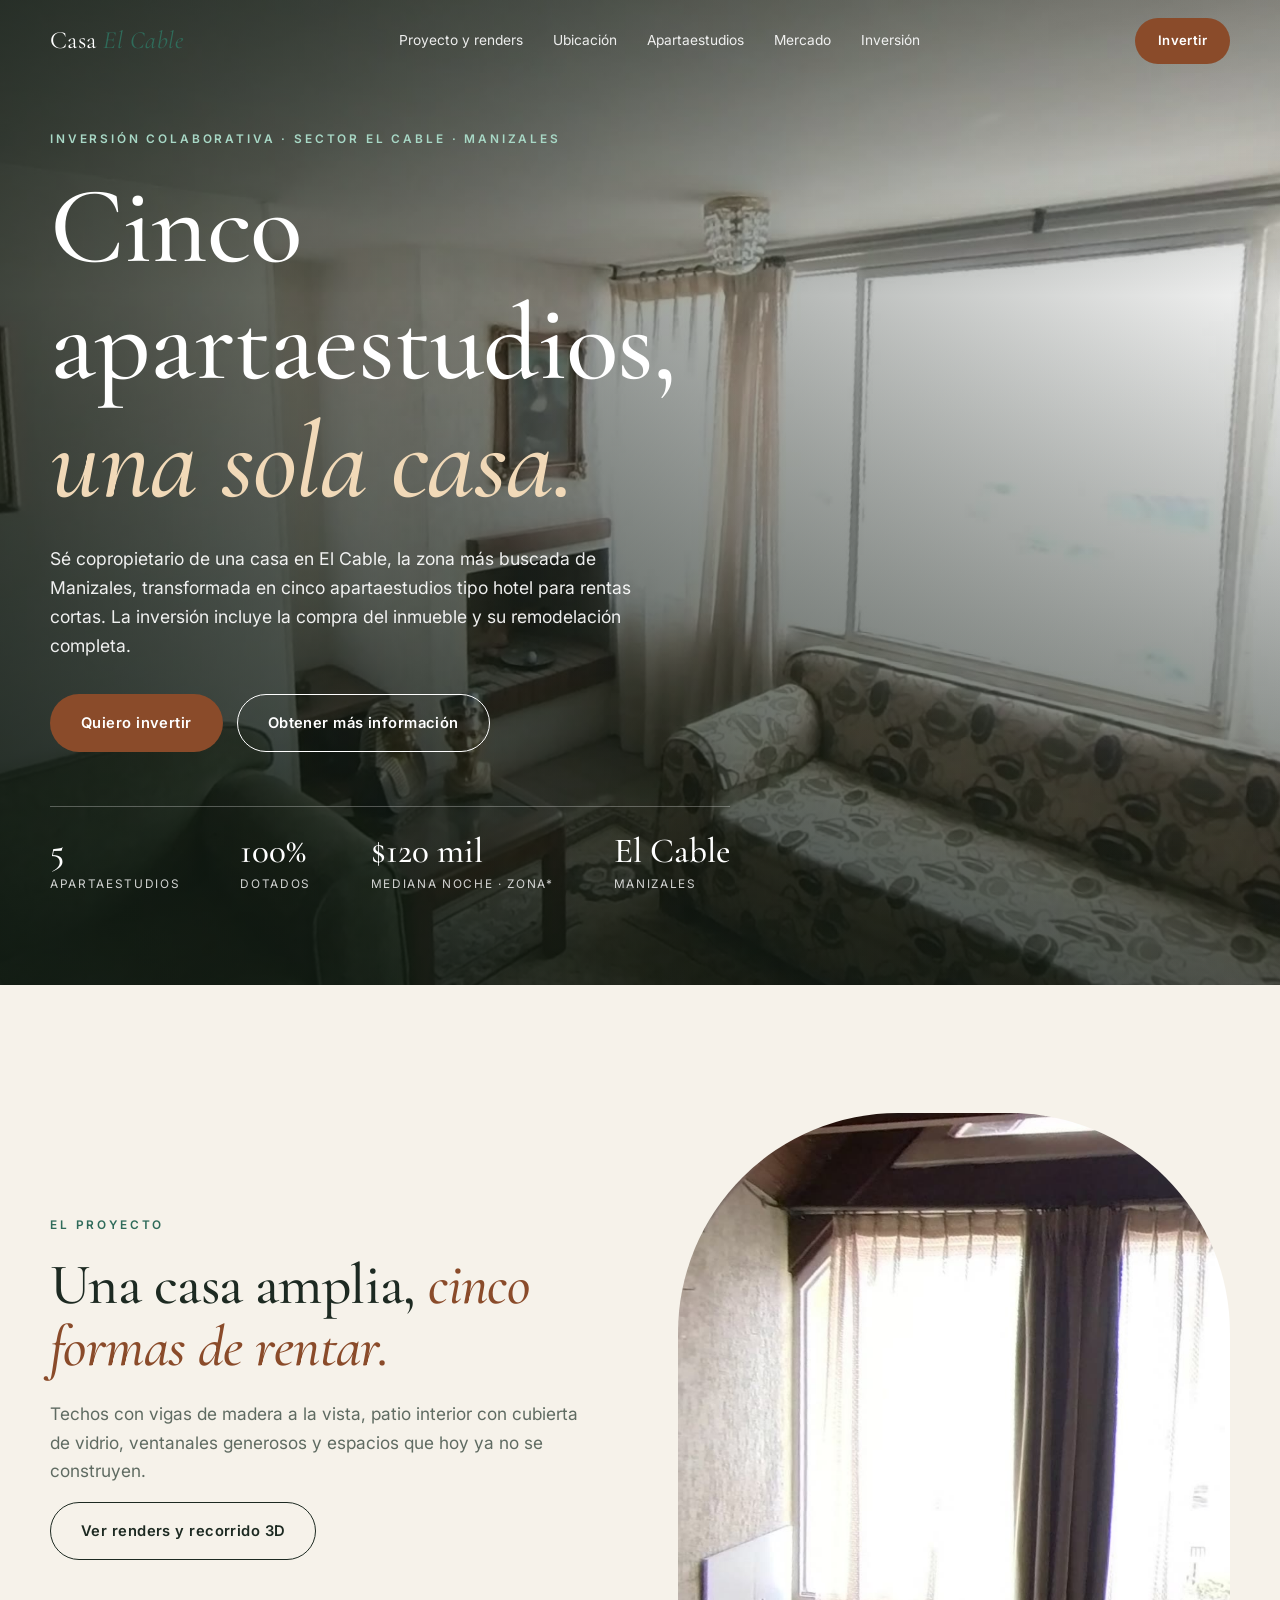
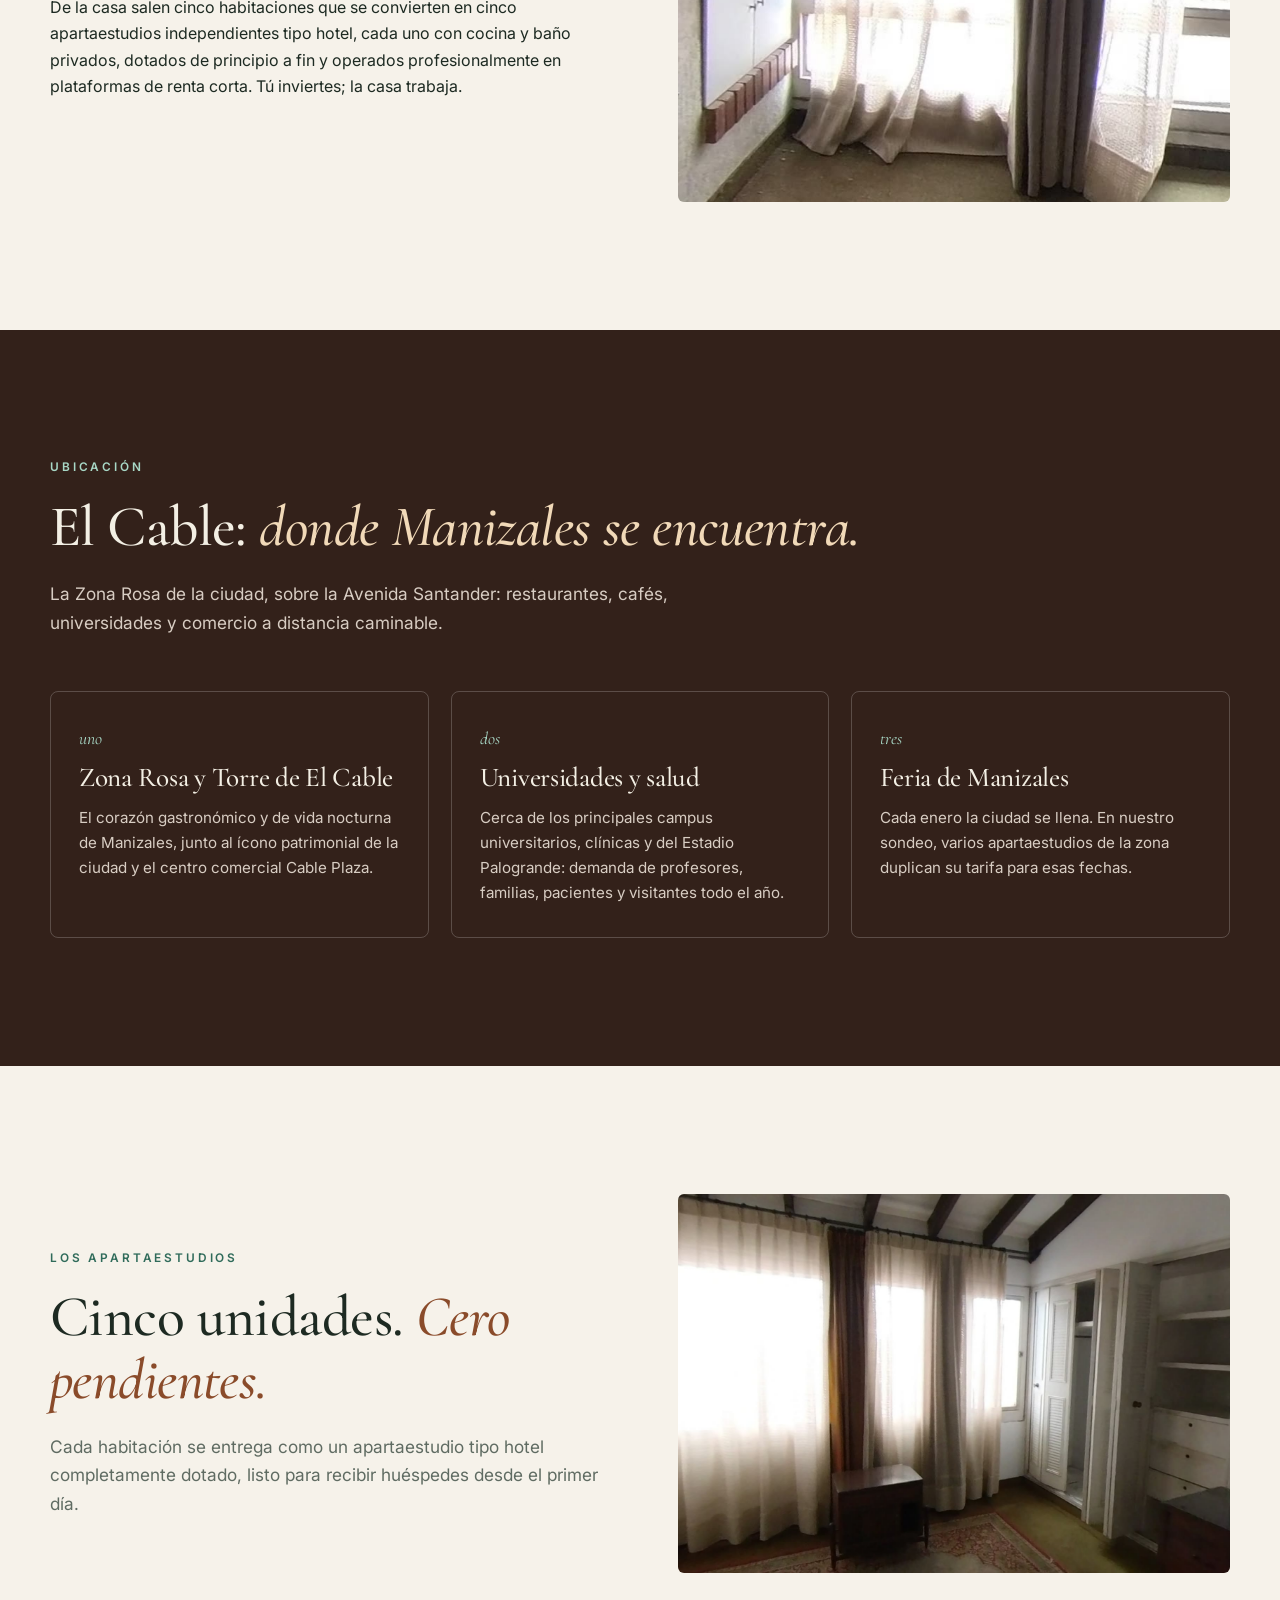
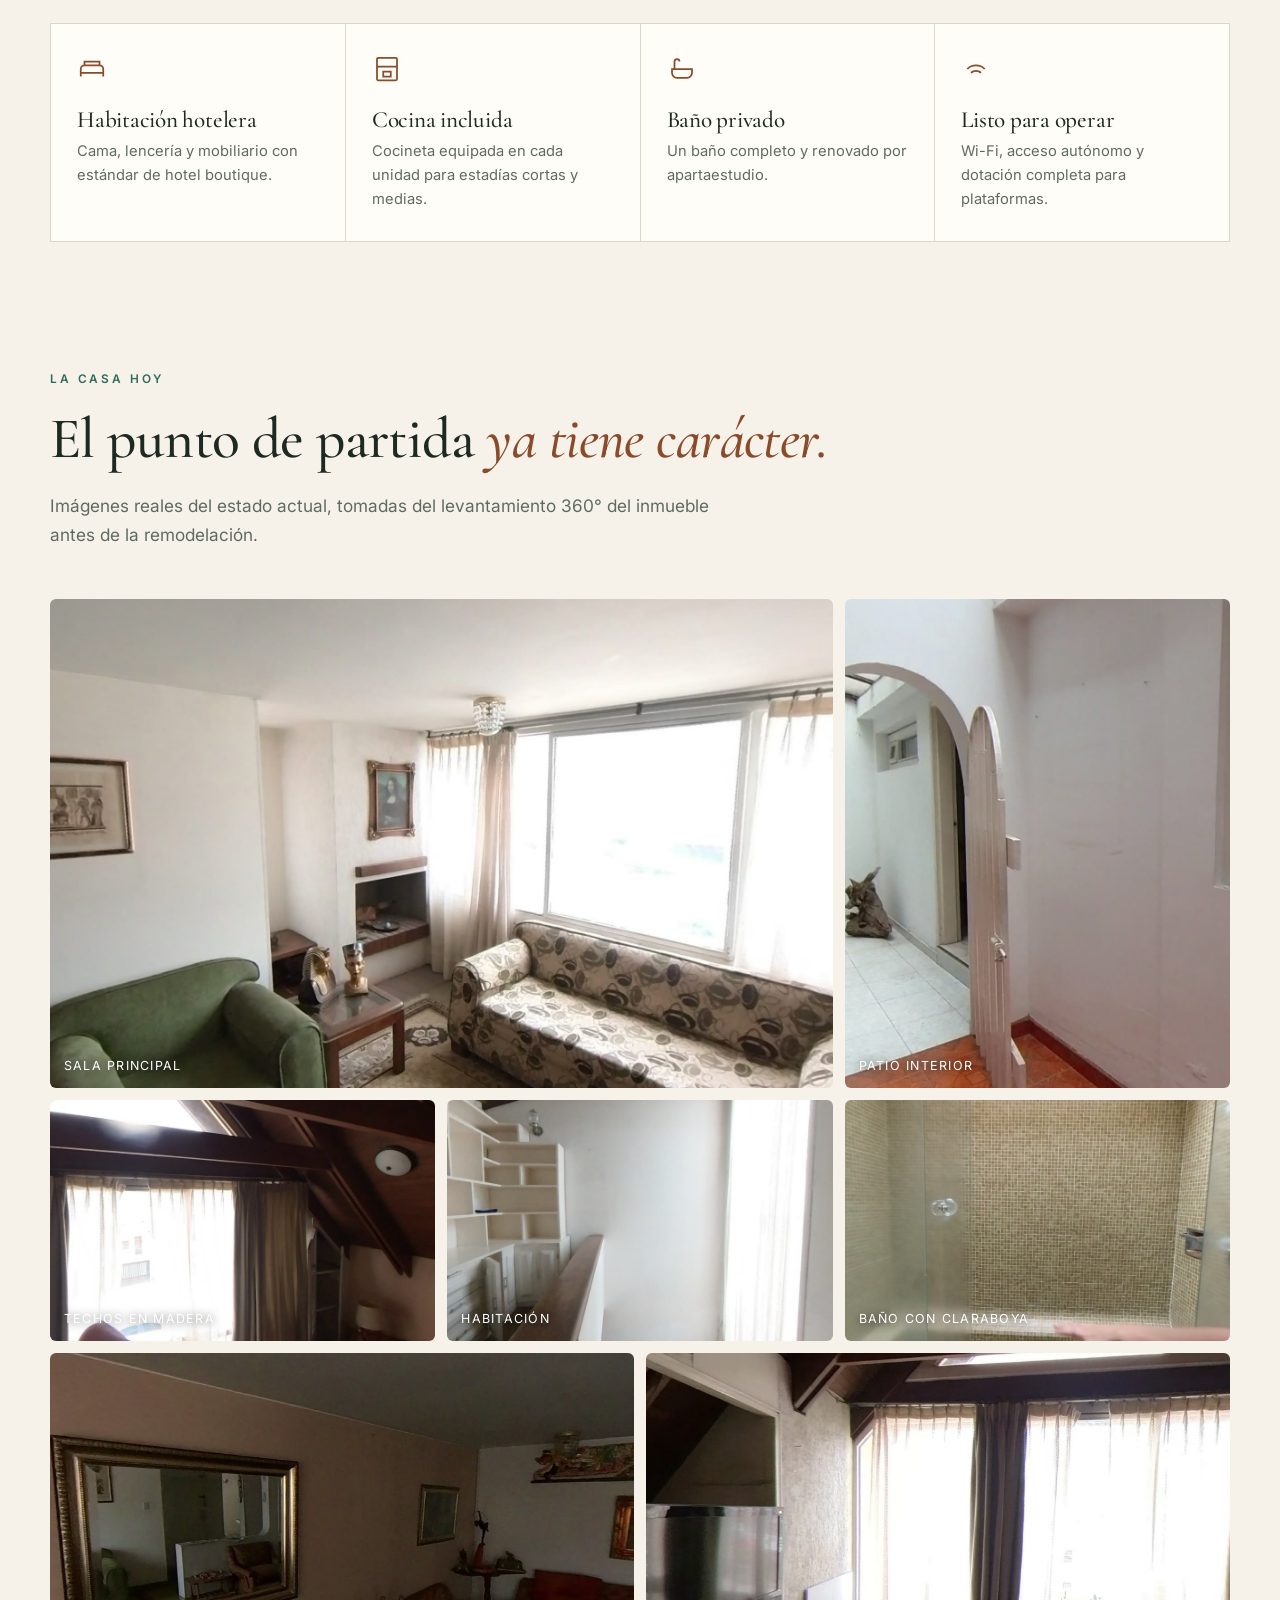
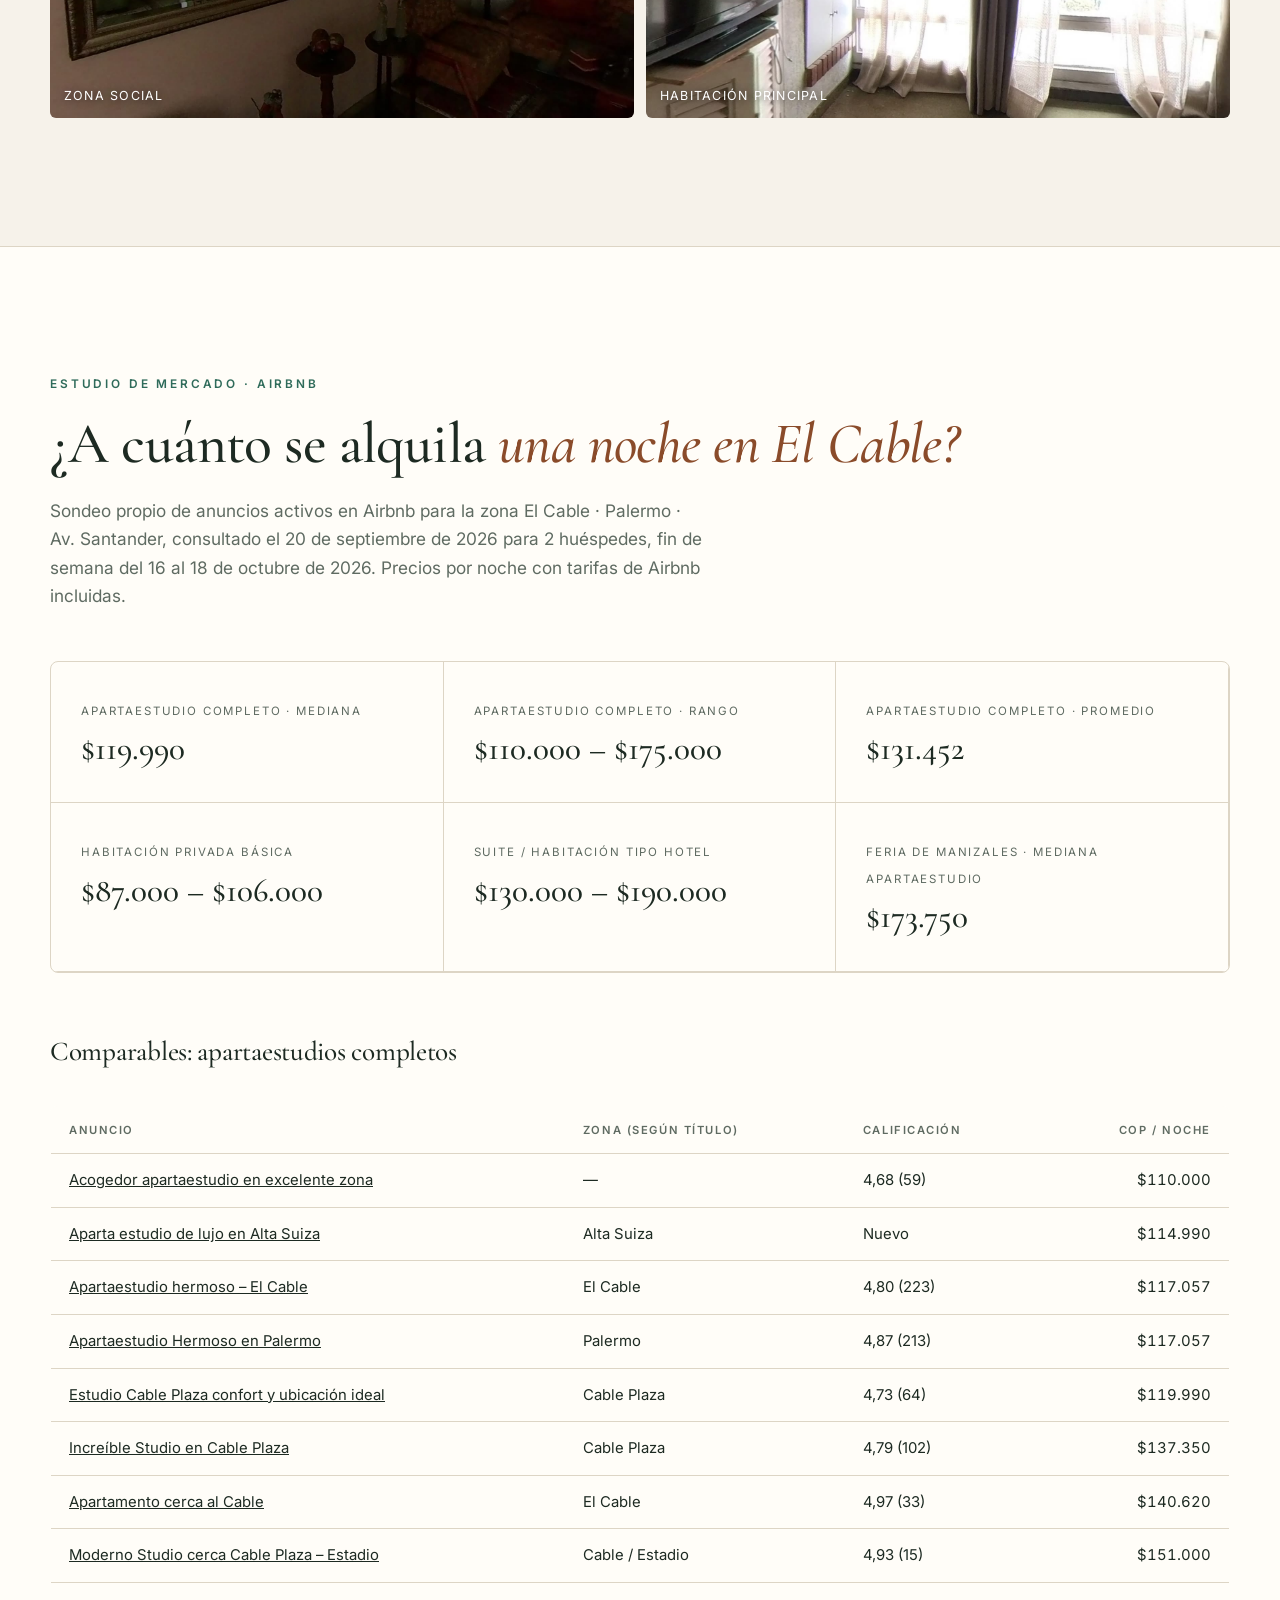
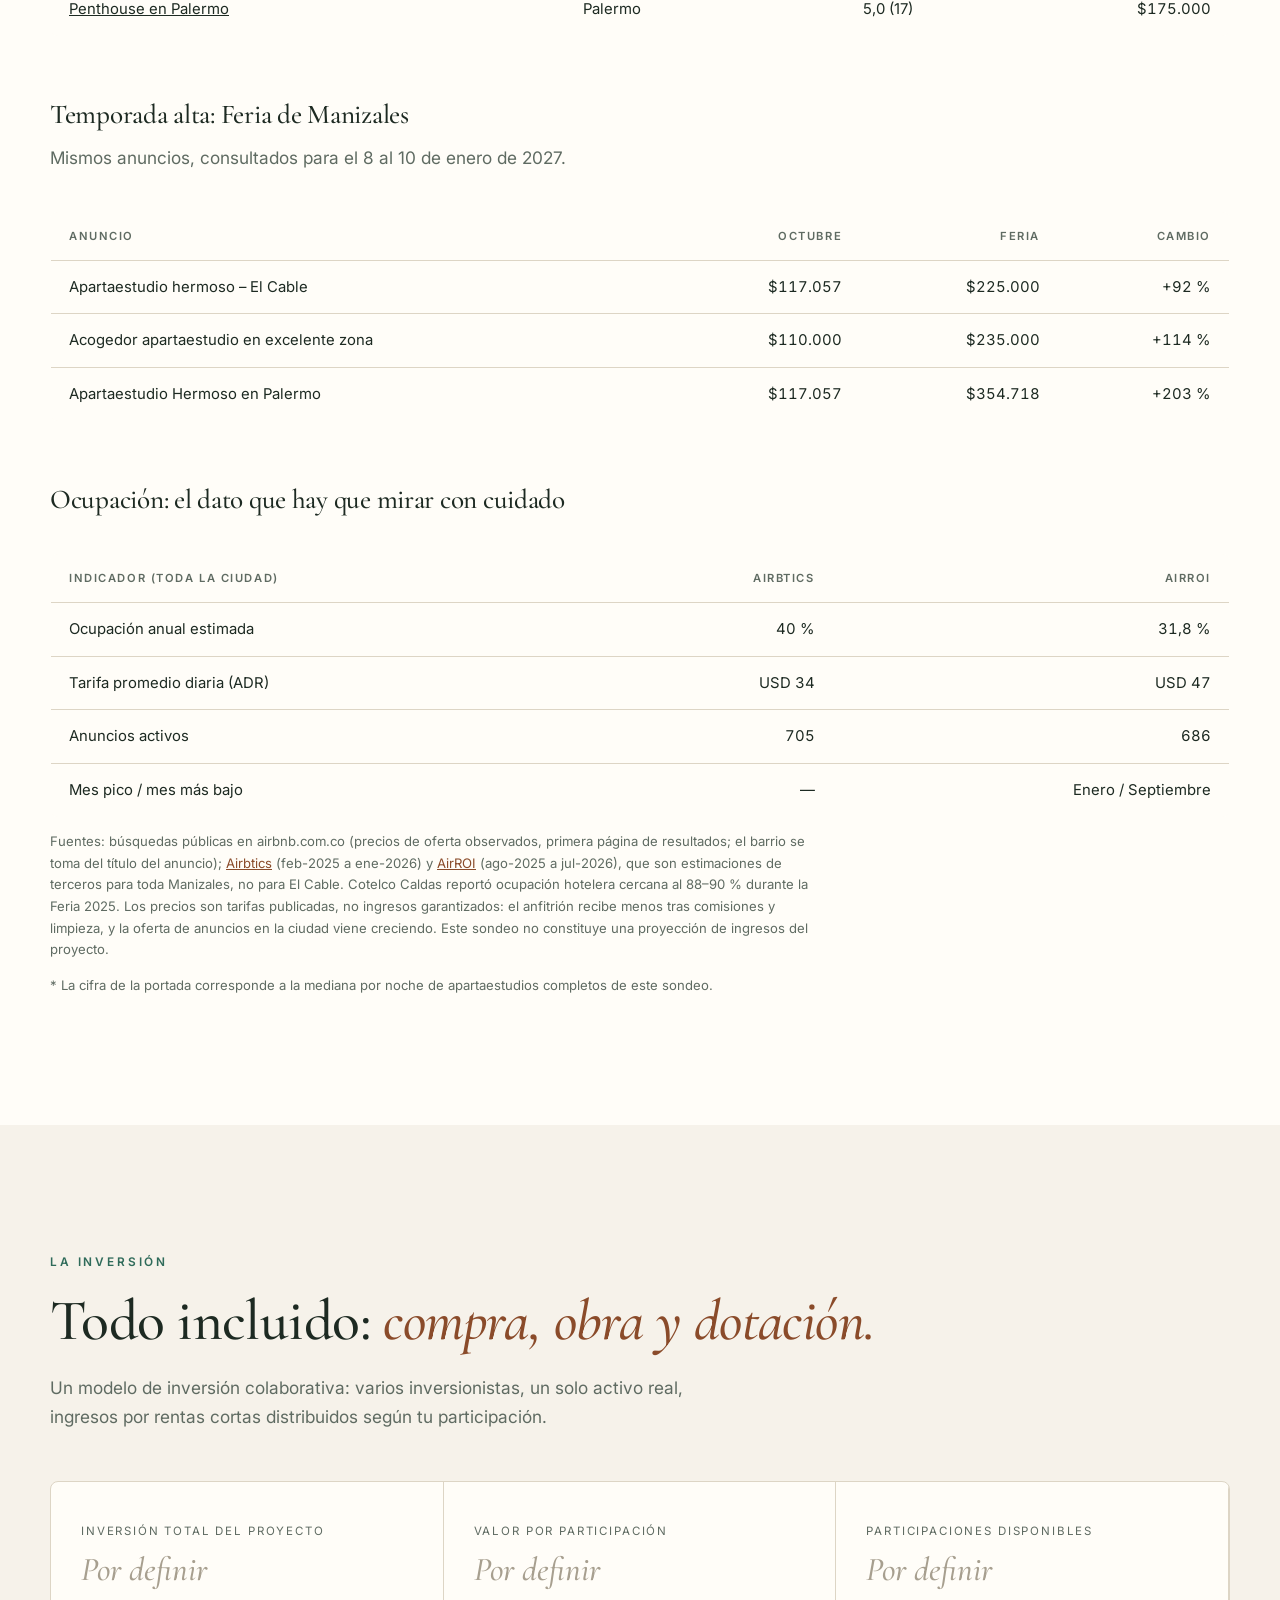
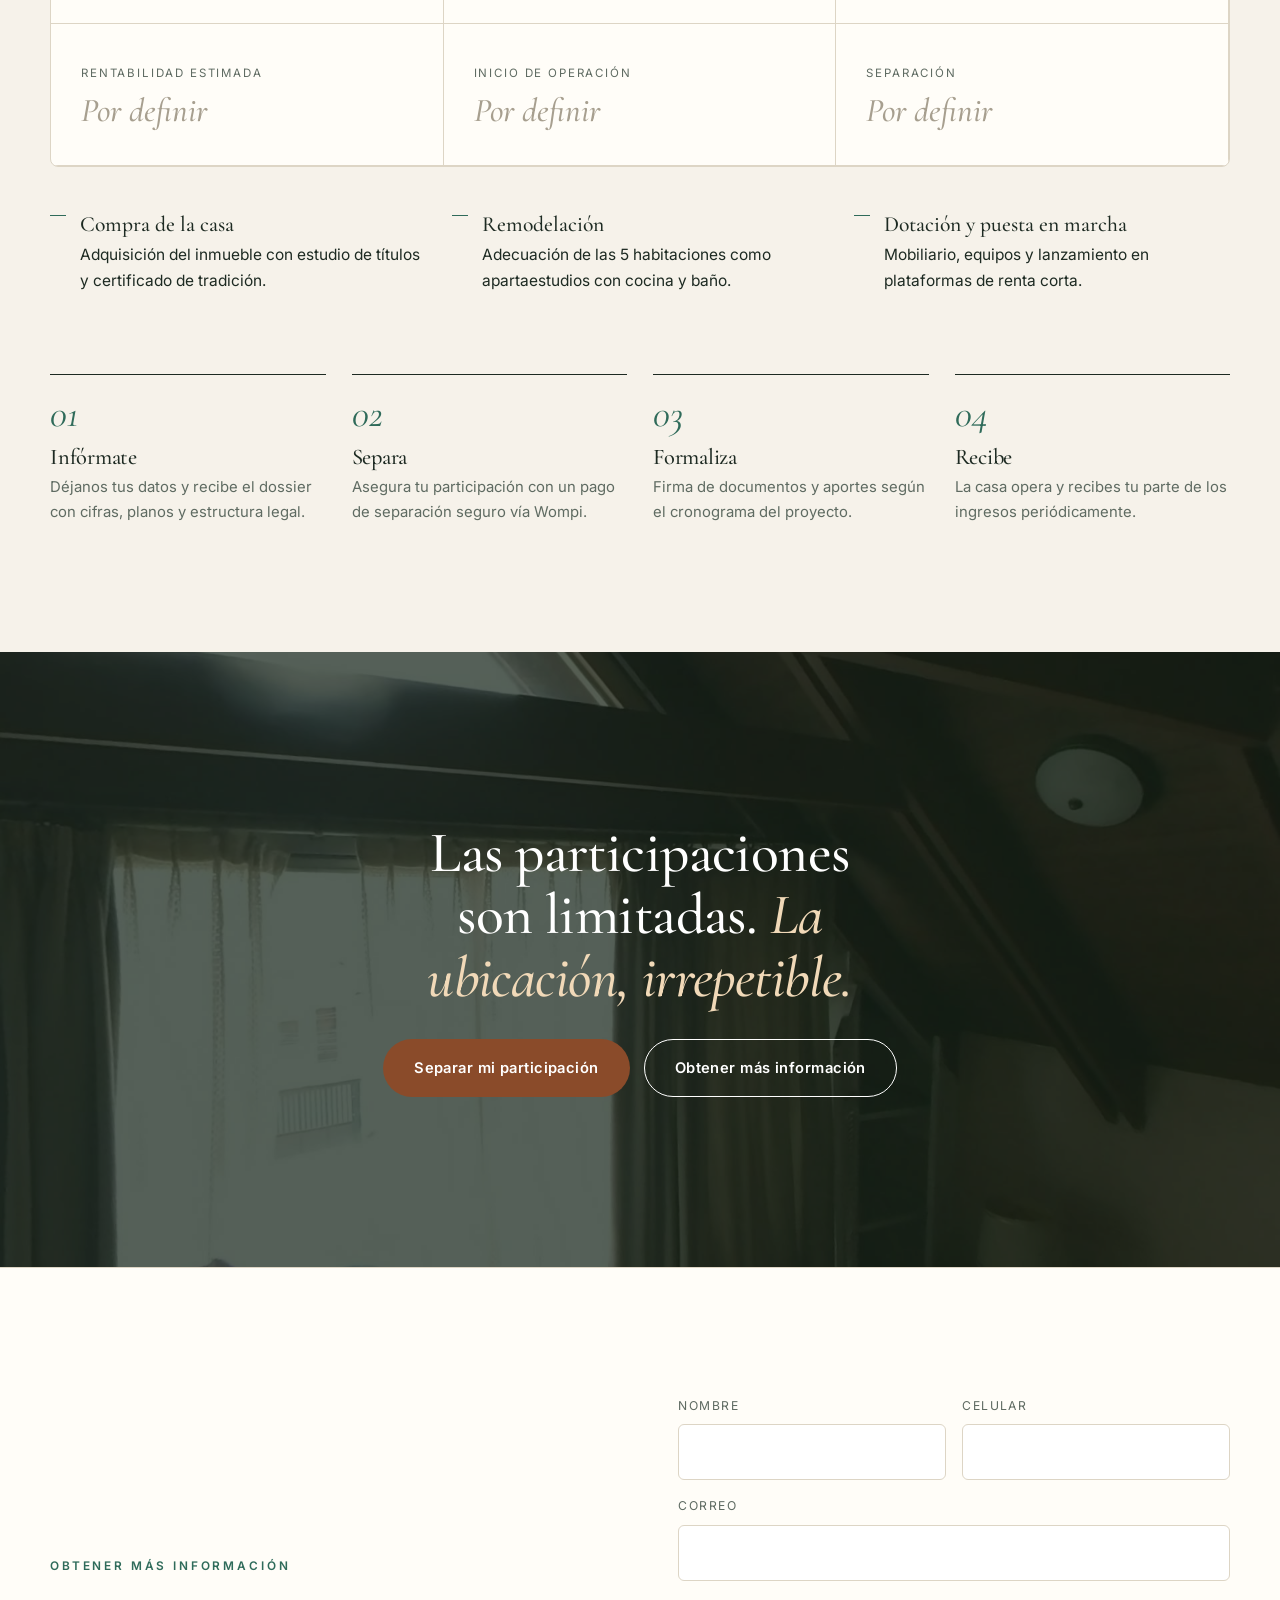
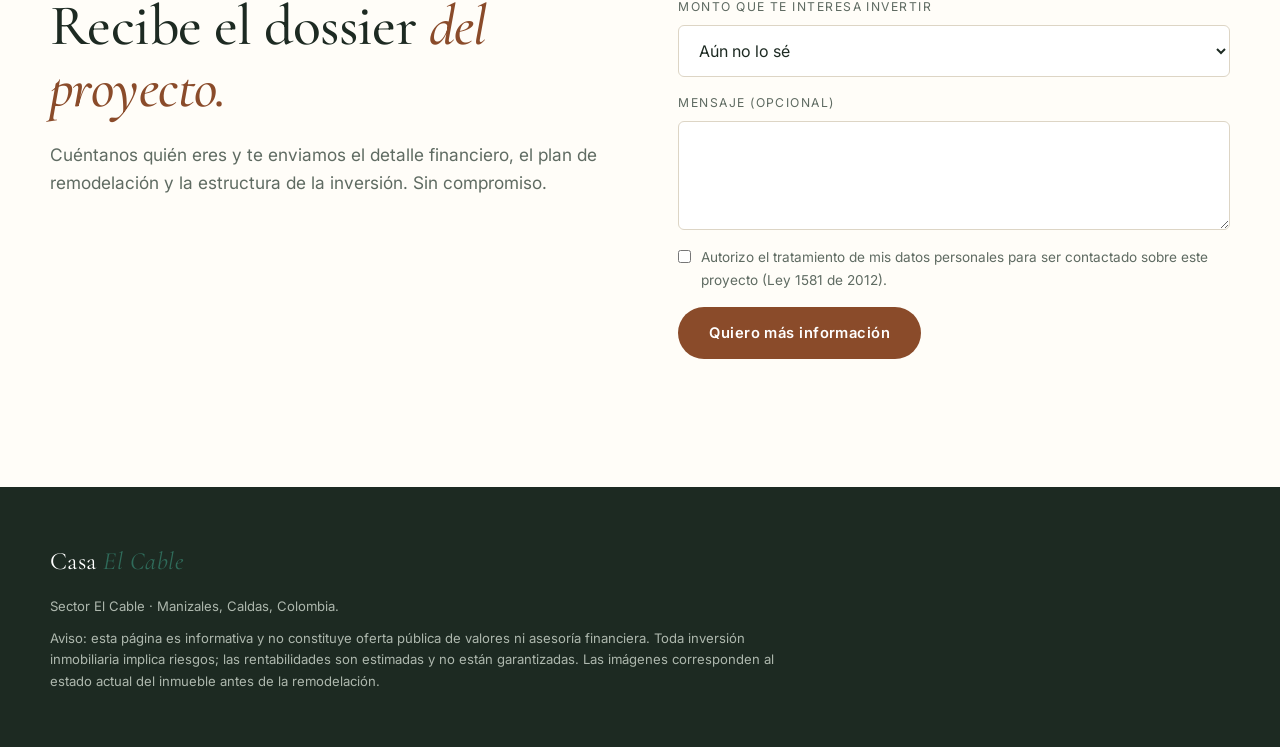
==== commit 6ccd5c6a: "Página de proyecto: renders conceptuales y recorrido 3D del apartaestudio tipo Co-Authored-By: Claud" ====
--- a/index.html
+++ b/index.html
@@ -18,7 +18,7 @@
   <div class="wrap">
     <a class="brand" href="#top">Casa <span>El Cable</span></a>
     <ul>
-      <li><a href="#proyecto">Proyecto</a></li>
+      <li><a href="proyecto.html">Proyecto y renders</a></li>
       <li><a href="#ubicacion">Ubicación</a></li>
       <li><a href="#apartamentos">Apartaestudios</a></li>
       <li><a href="#mercado">Mercado</a></li>
@@ -53,7 +53,7 @@
       <span class="eyebrow">El proyecto</span>
       <h2>Una casa amplia, <em>cinco formas de rentar.</em></h2>
       <p class="lead">Techos con vigas de madera a la vista, patio interior con cubierta de vidrio, ventanales generosos y espacios que hoy ya no se construyen.</p>
-      <p>De la casa salen cinco habitaciones que se convierten en cinco apartaestudios independientes tipo hotel, cada uno con cocina y baño privados, dotados de principio a fin y operados profesionalmente en plataformas de renta corta. Tú inviertes; la casa trabaja.</p>
+      <p><a class="btn btn-ghost btn-dark" href="proyecto.html" style="margin-bottom:18px">Ver renders y recorrido 3D</a></p><p>De la casa salen cinco habitaciones que se convierten en cinco apartaestudios independientes tipo hotel, cada uno con cocina y baño privados, dotados de principio a fin y operados profesionalmente en plataformas de renta corta. Tú inviertes; la casa trabaja.</p>
     </div>
     <div class="frame reveal"><img src="assets/hab-vigas.jpg" alt="Habitación con vigas de madera a la vista" loading="lazy"></div>
   </div>
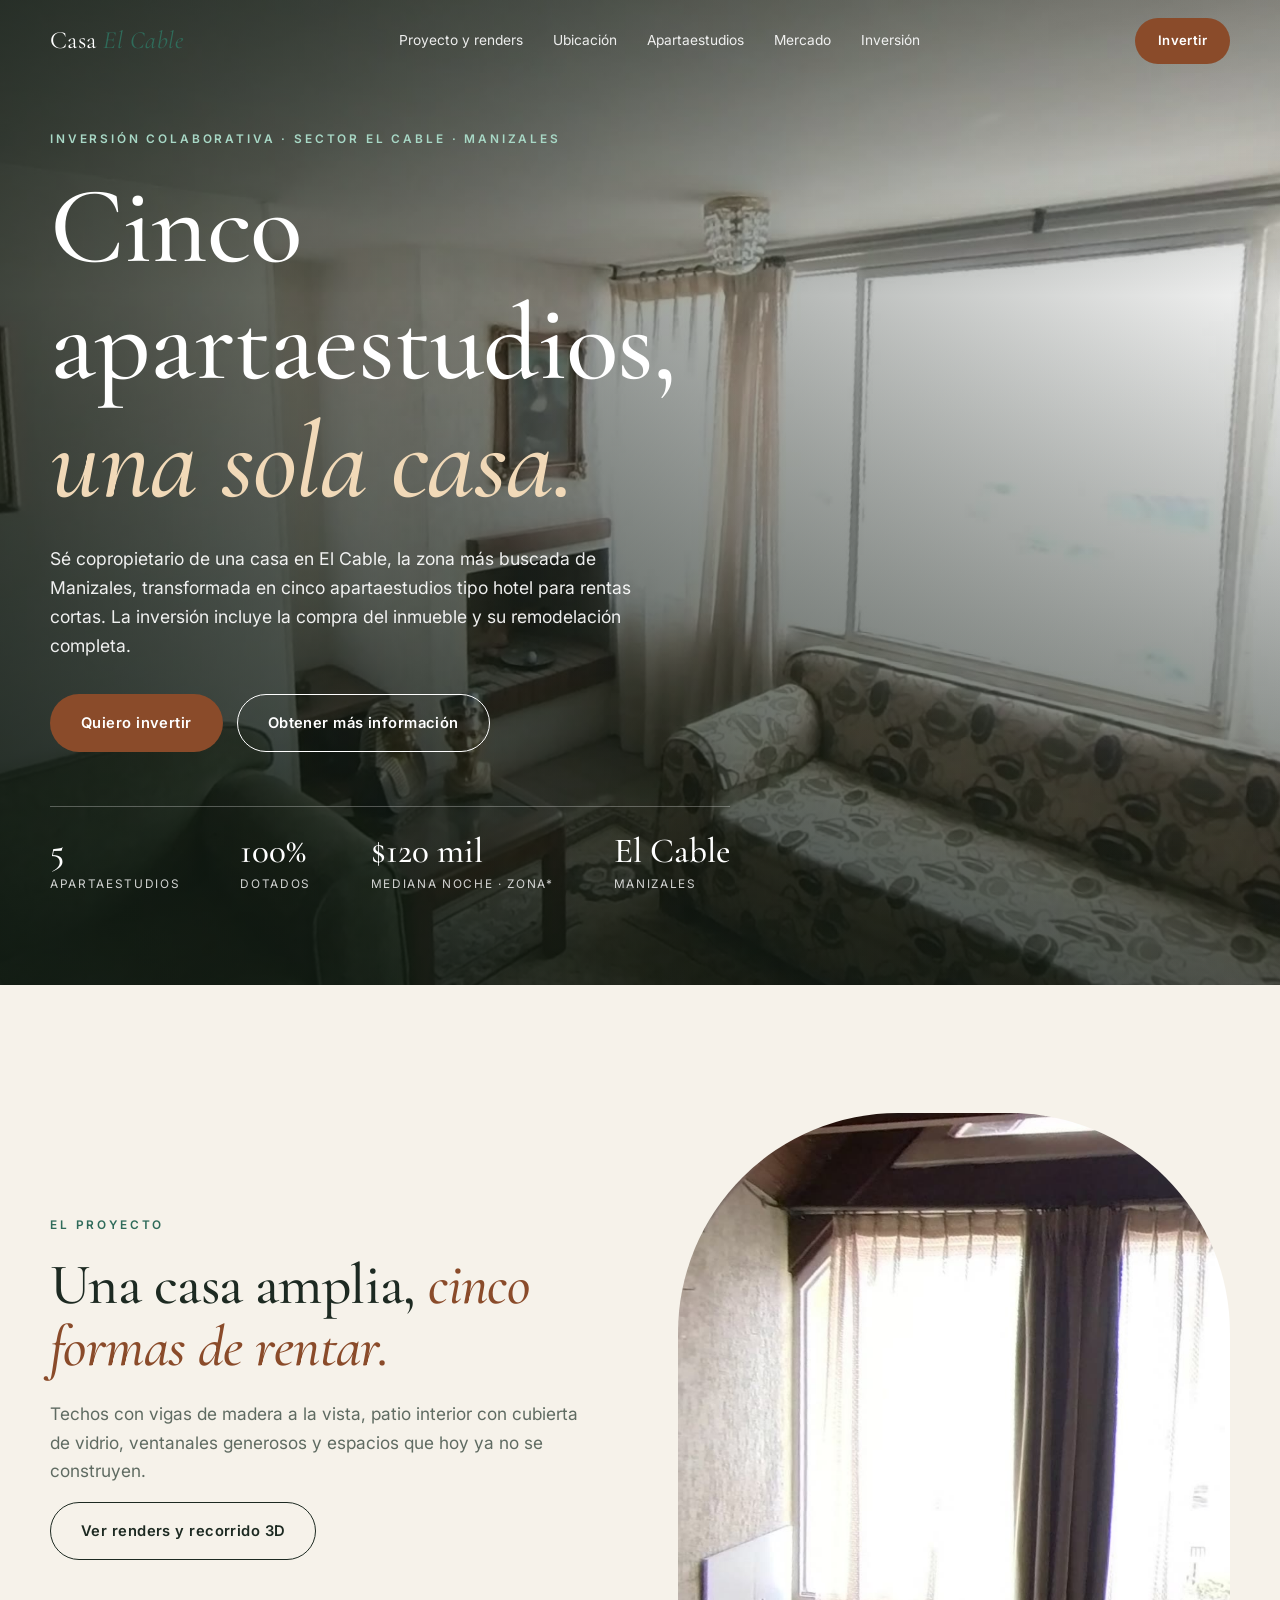
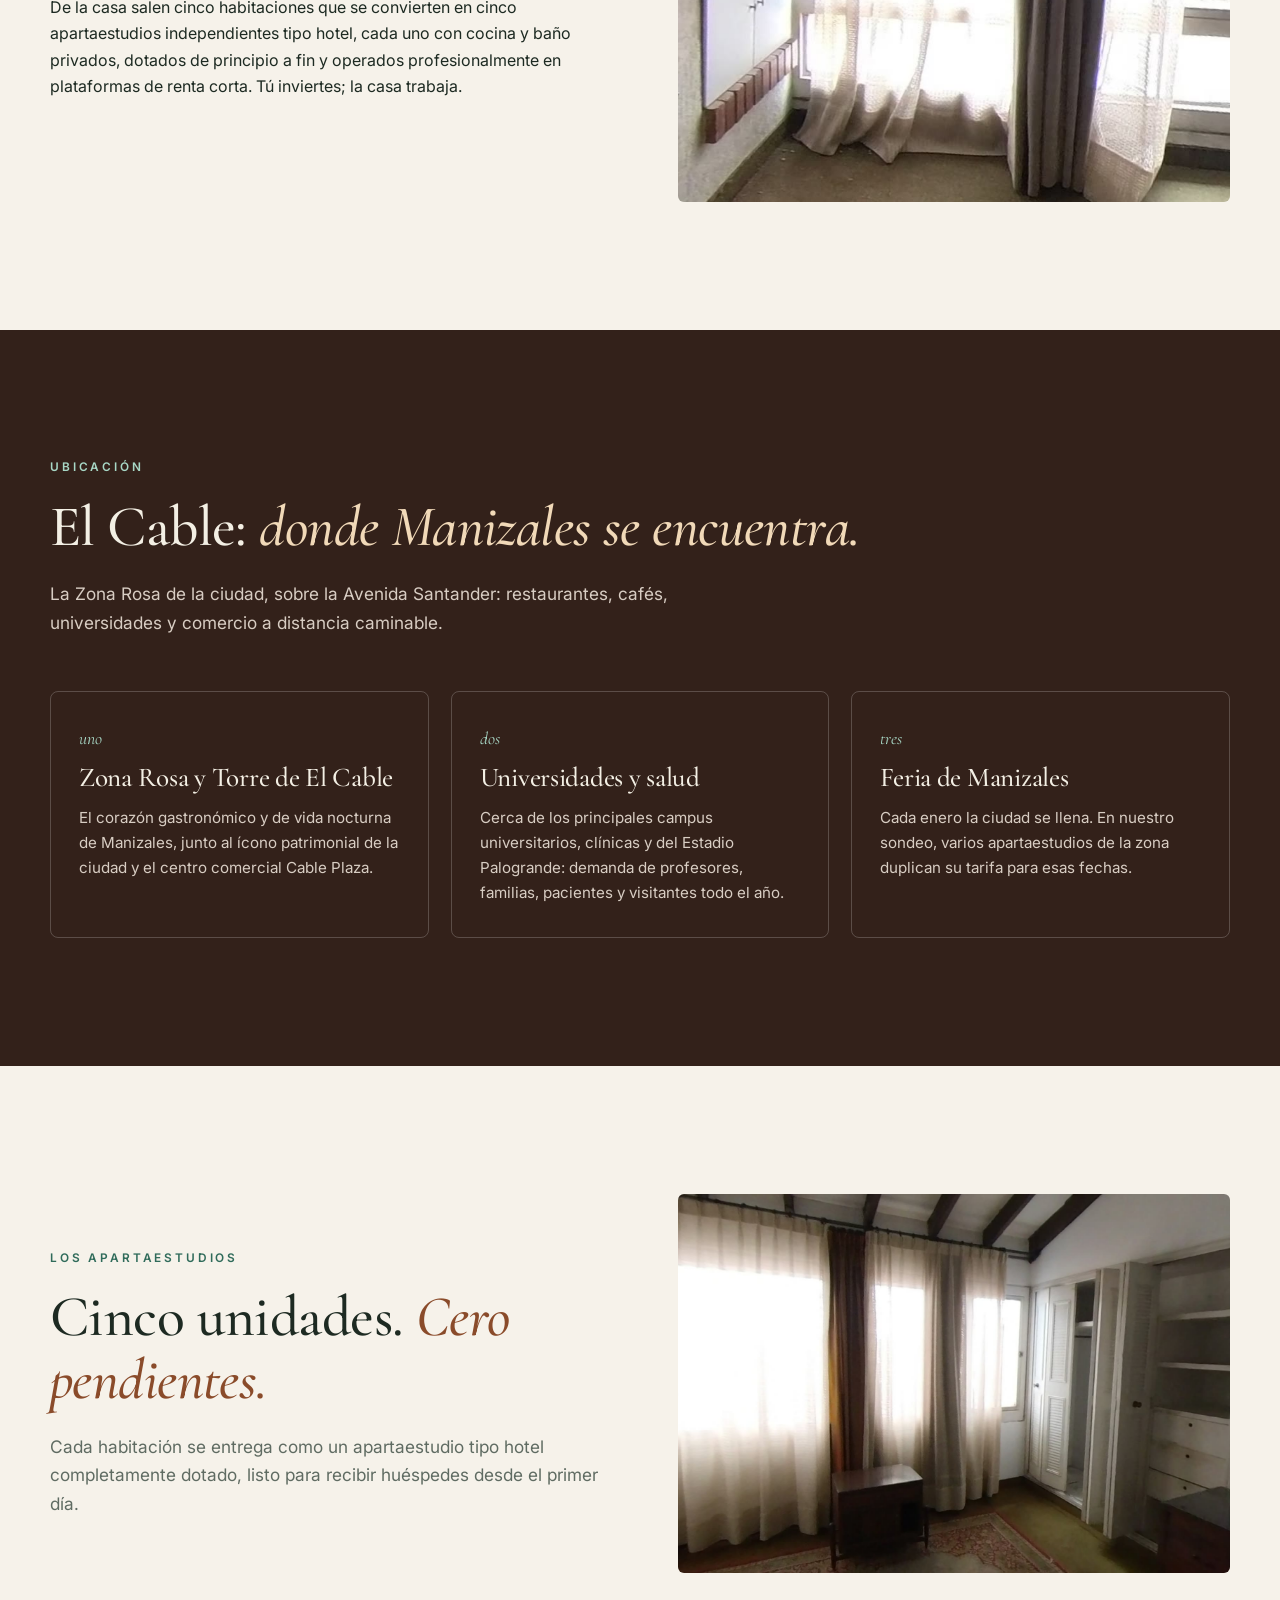
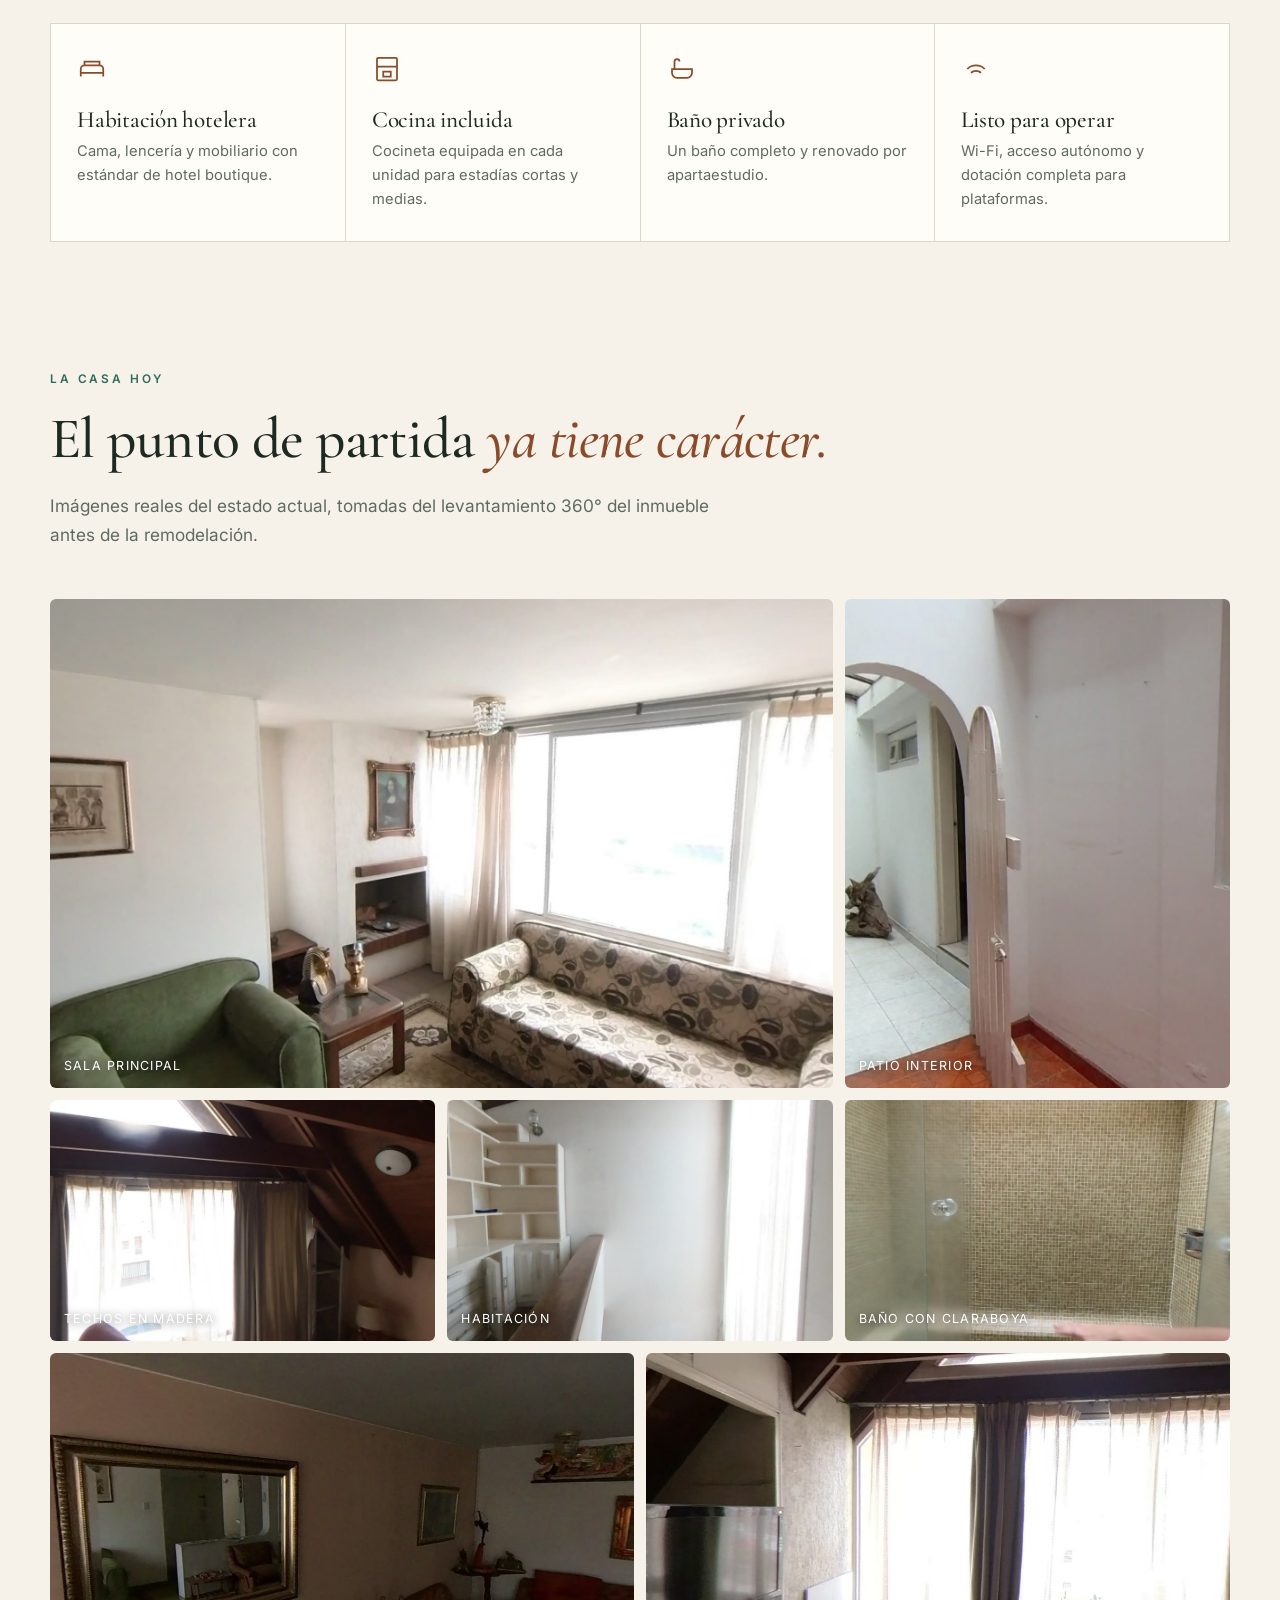
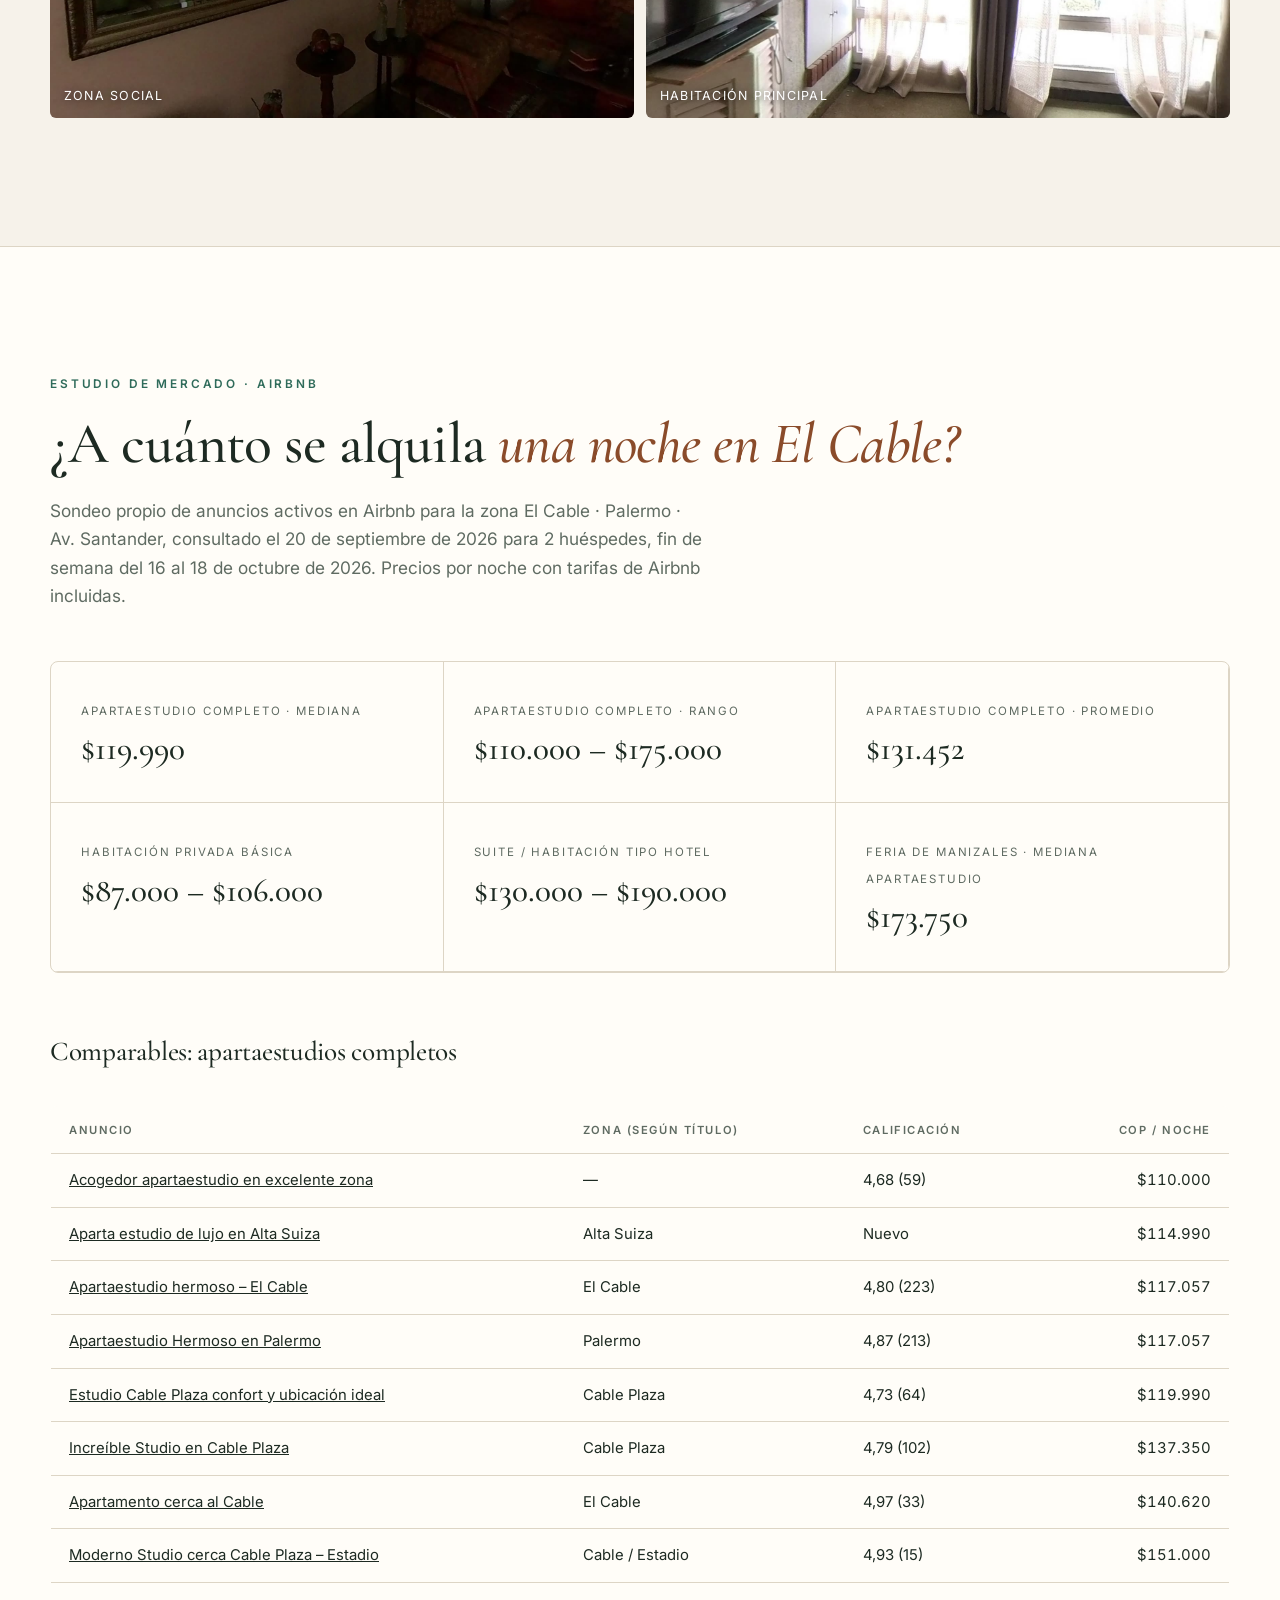
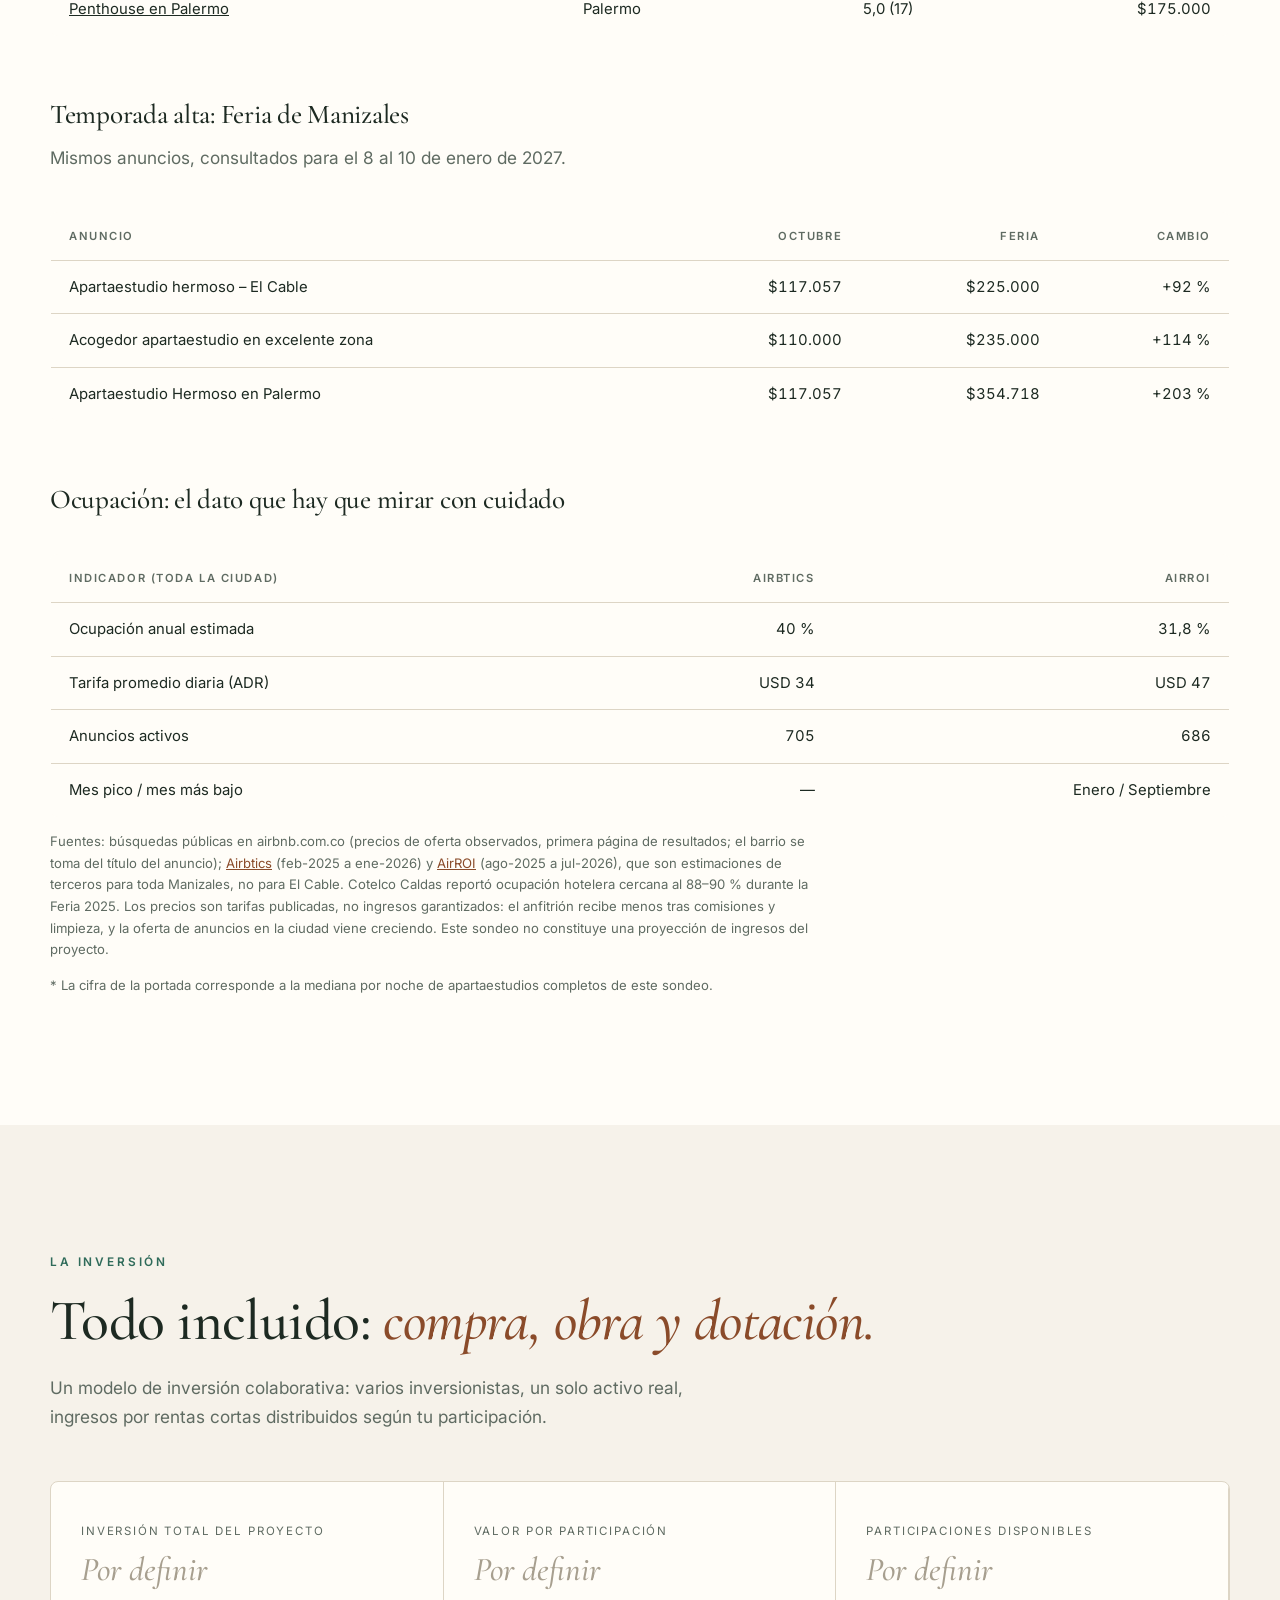
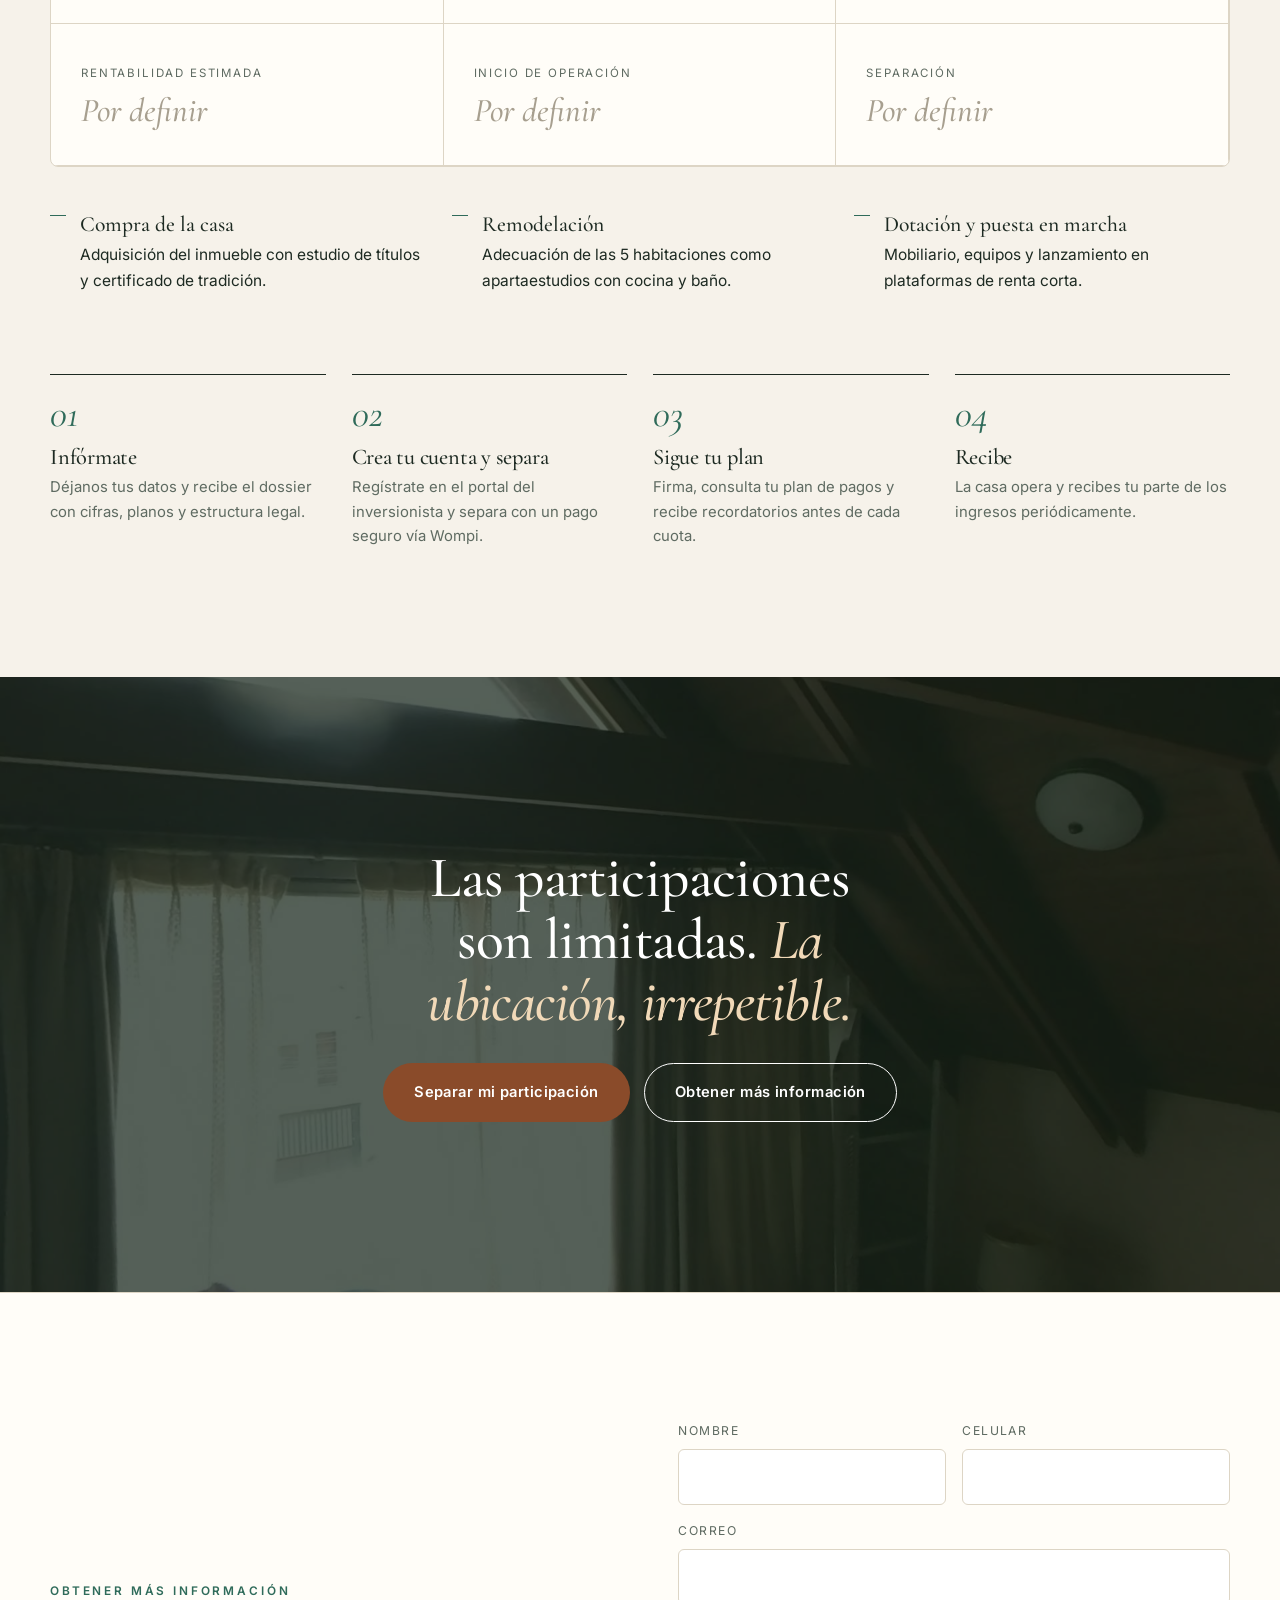
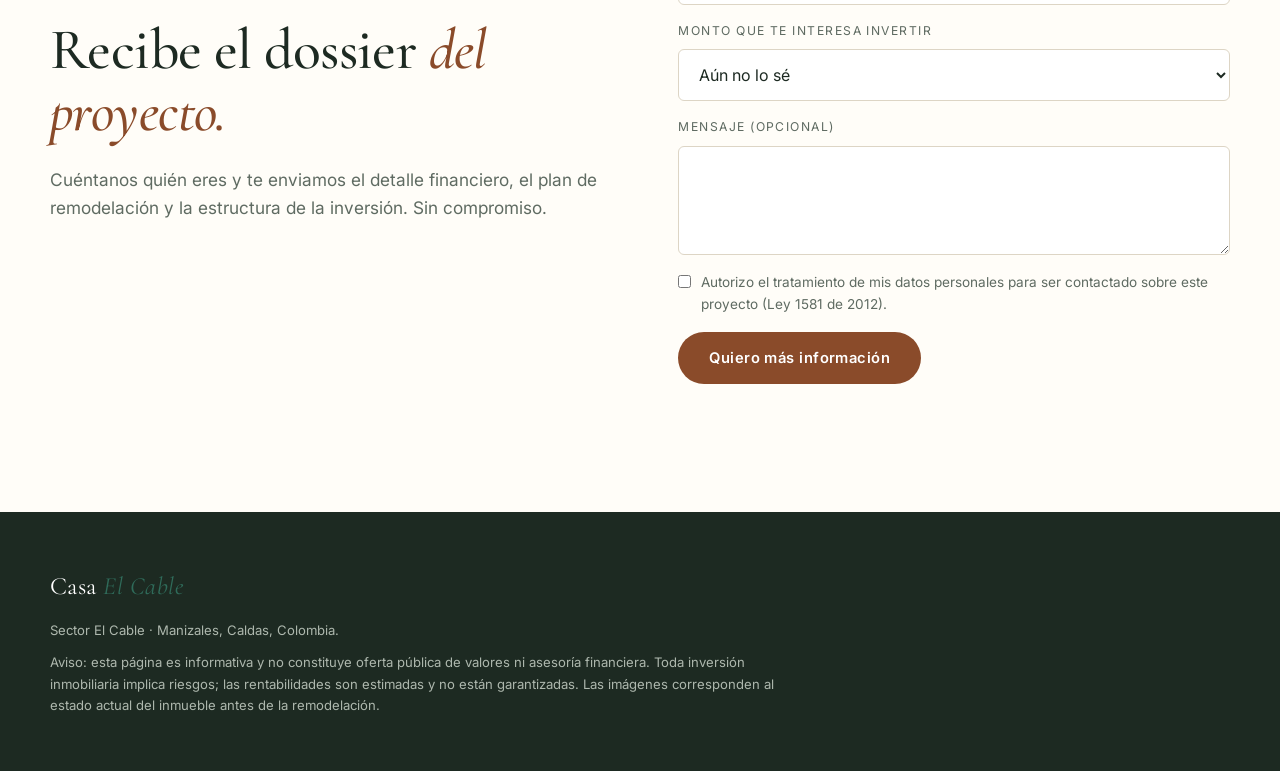
==== commit dee9e19b: "Formularios conectados al CRM y portal del inversionista Co-Authored-By: Claude Fable 5.1 <noreply@a" ====
--- a/index.html
+++ b/index.html
@@ -200,8 +200,8 @@
 
     <ol class="steps reveal" style="padding:0;margin-top:80px">
       <li><h3>Infórmate</h3><p>Déjanos tus datos y recibe el dossier con cifras, planos y estructura legal.</p></li>
-      <li><h3>Separa</h3><p>Asegura tu participación con un pago de separación seguro vía Wompi.</p></li>
-      <li><h3>Formaliza</h3><p>Firma de documentos y aportes según el cronograma del proyecto.</p></li>
+      <li><h3>Crea tu cuenta y separa</h3><p>Regístrate en el portal del inversionista y separa con un pago seguro vía Wompi.</p></li>
+      <li><h3>Sigue tu plan</h3><p>Firma, consulta tu plan de pagos y recibe recordatorios antes de cada cuota.</p></li>
       <li><h3>Recibe</h3><p>La casa opera y recibes tu parte de los ingresos periódicamente.</p></li>
     </ol>
   </div>
@@ -255,29 +255,6 @@
 <div class="lightbox" id="lb"><img alt=""></div>
 
 <script src="config.js"></script>
-<script>
-const C = window.ALAMEDA || {};
-document.querySelectorAll('[data-cfg]').forEach(el=>{
-  const v = C[el.dataset.cfg];
-  if(v==null||v===''){el.textContent='Por definir';el.classList.add('tbd');} else el.textContent=v;
-});
-const nav=document.getElementById('nav');
-const onS=()=>nav.classList.toggle('solid',scrollY>60); onS(); addEventListener('scroll',onS,{passive:true});
-const io=new IntersectionObserver(es=>es.forEach(e=>{if(e.isIntersecting){e.target.classList.add('in');io.unobserve(e.target);}}),{threshold:.08});
-document.querySelectorAll('.reveal').forEach(el=>io.observe(el));
-const lb=document.getElementById('lb');
-document.querySelectorAll('.gallery img').forEach(i=>i.parentElement.onclick=()=>{lb.firstElementChild.src=i.src;lb.classList.add('on');});
-lb.onclick=()=>lb.classList.remove('on');
-addEventListener('keydown',e=>{if(e.key==='Escape')lb.classList.remove('on');});
-document.getElementById('infoForm').addEventListener('submit',e=>{
-  e.preventDefault();
-  const d=Object.fromEntries(new FormData(e.target));
-  const txt=`Hola, quiero más información sobre ${C.nombre||'Casa El Cable'}.\nNombre: ${d.nombre}\nCelular: ${d.celular}\nCorreo: ${d.correo}\nInterés: ${d.monto}${d.mensaje?`\nMensaje: ${d.mensaje}`:''}`;
-  const msg=document.getElementById('formMsg'); msg.classList.add('on');
-  if(C.whatsapp){ window.open(`https://wa.me/${C.whatsapp}?text=${encodeURIComponent(txt)}`,'_blank'); msg.textContent='Te abrimos WhatsApp para enviar tu solicitud. ¡Gracias!'; }
-  else if(C.email){ location.href=`mailto:${C.email}?subject=${encodeURIComponent('Información '+(C.nombre||'Casa El Cable'))}&body=${encodeURIComponent(txt)}`; msg.textContent='Abrimos tu correo para enviar la solicitud. ¡Gracias!'; }
-  else msg.textContent='Falta configurar el WhatsApp o correo de contacto en config.js.';
-});
-</script>
+<script type="module" src="site.js"></script>
 </body>
 </html>
